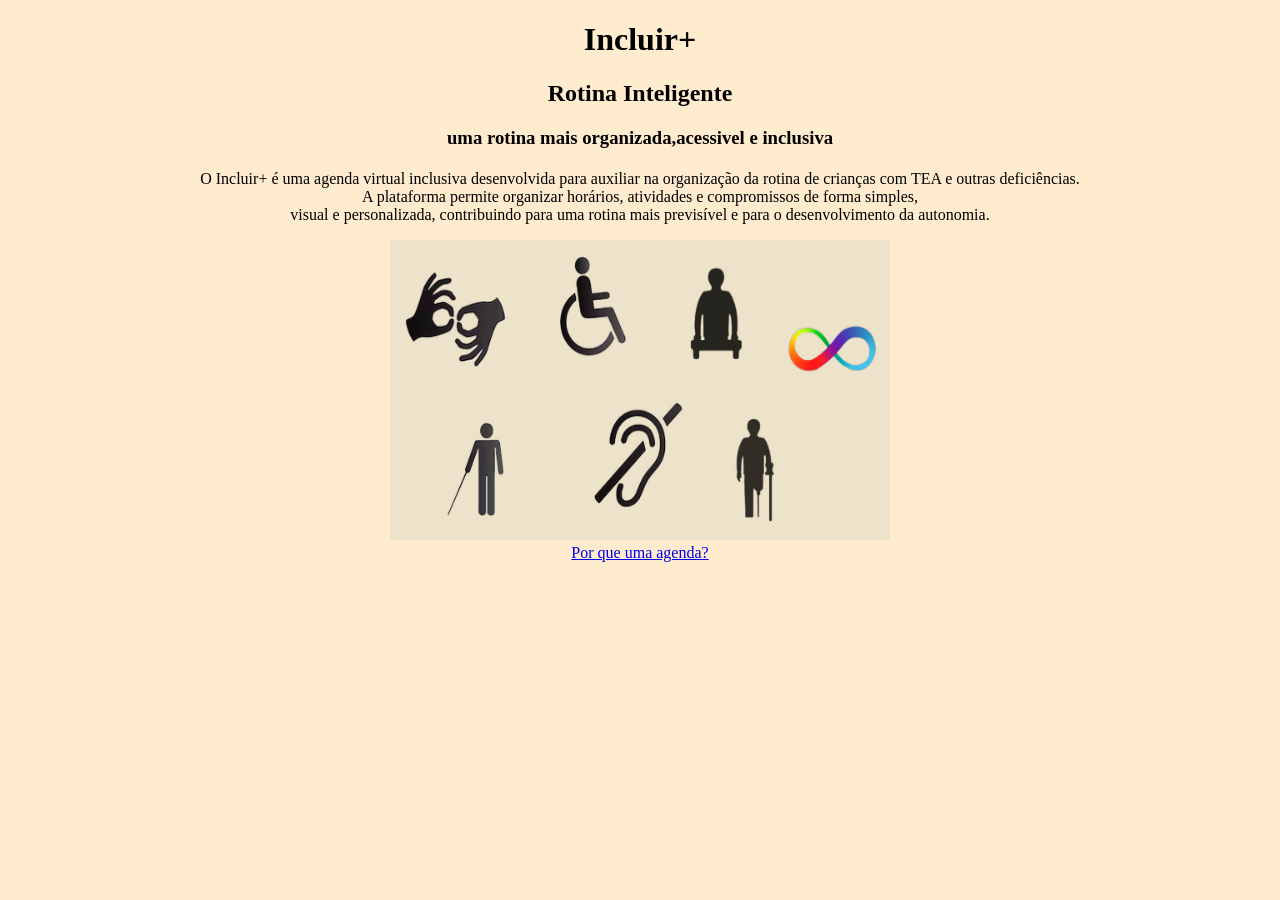
==== index.html @ 2115fa84 "Add files via upload" ====
<!DOCTYPE html>
<html lang="pt-br">
<head>
    <meta charset="UTF-8">
    <meta name="viewport" content="width=device-width, initial-scale=1.0">
    <title>Incluir+</title>
    <link rel="stylesheet" href="style.css"
</head>
<body>
  <h1>Incluir+</h1>
    <h2>Rotina Inteligente</h2>
    <h3>uma rotina mais organizada,acessivel e inclusiva</h3>
    <h4></h4>
    

    <p>O Incluir+ é uma agenda virtual inclusiva desenvolvida para auxiliar na
organização da rotina de crianças com TEA e outras deficiências.
<br>
A plataforma permite organizar horários, atividades e compromissos de
forma simples,
<br>
 visual e personalizada, contribuindo para uma rotina
mais previsível e para o desenvolvimento da autonomia.</p>

<img src="Imagem pcd.jpg" alt="Símbolos representando diferentes tipos de deficiência e acessibilidade,incluindo libras,deficiência física,visual,auditiva e neurodiversidade"
width="500" height="300">
<br>

<a href="https://blog.cordvida.com.br/agenda-para-criancas-o-que-e-melhor-ocupa-las-ou-deixa-las-livres/">Por que uma agenda?</a>
    </body>
    </html>
---- style.css ----
body{
background-color: blanchedalmond;
color: black;
text-align: center;

}
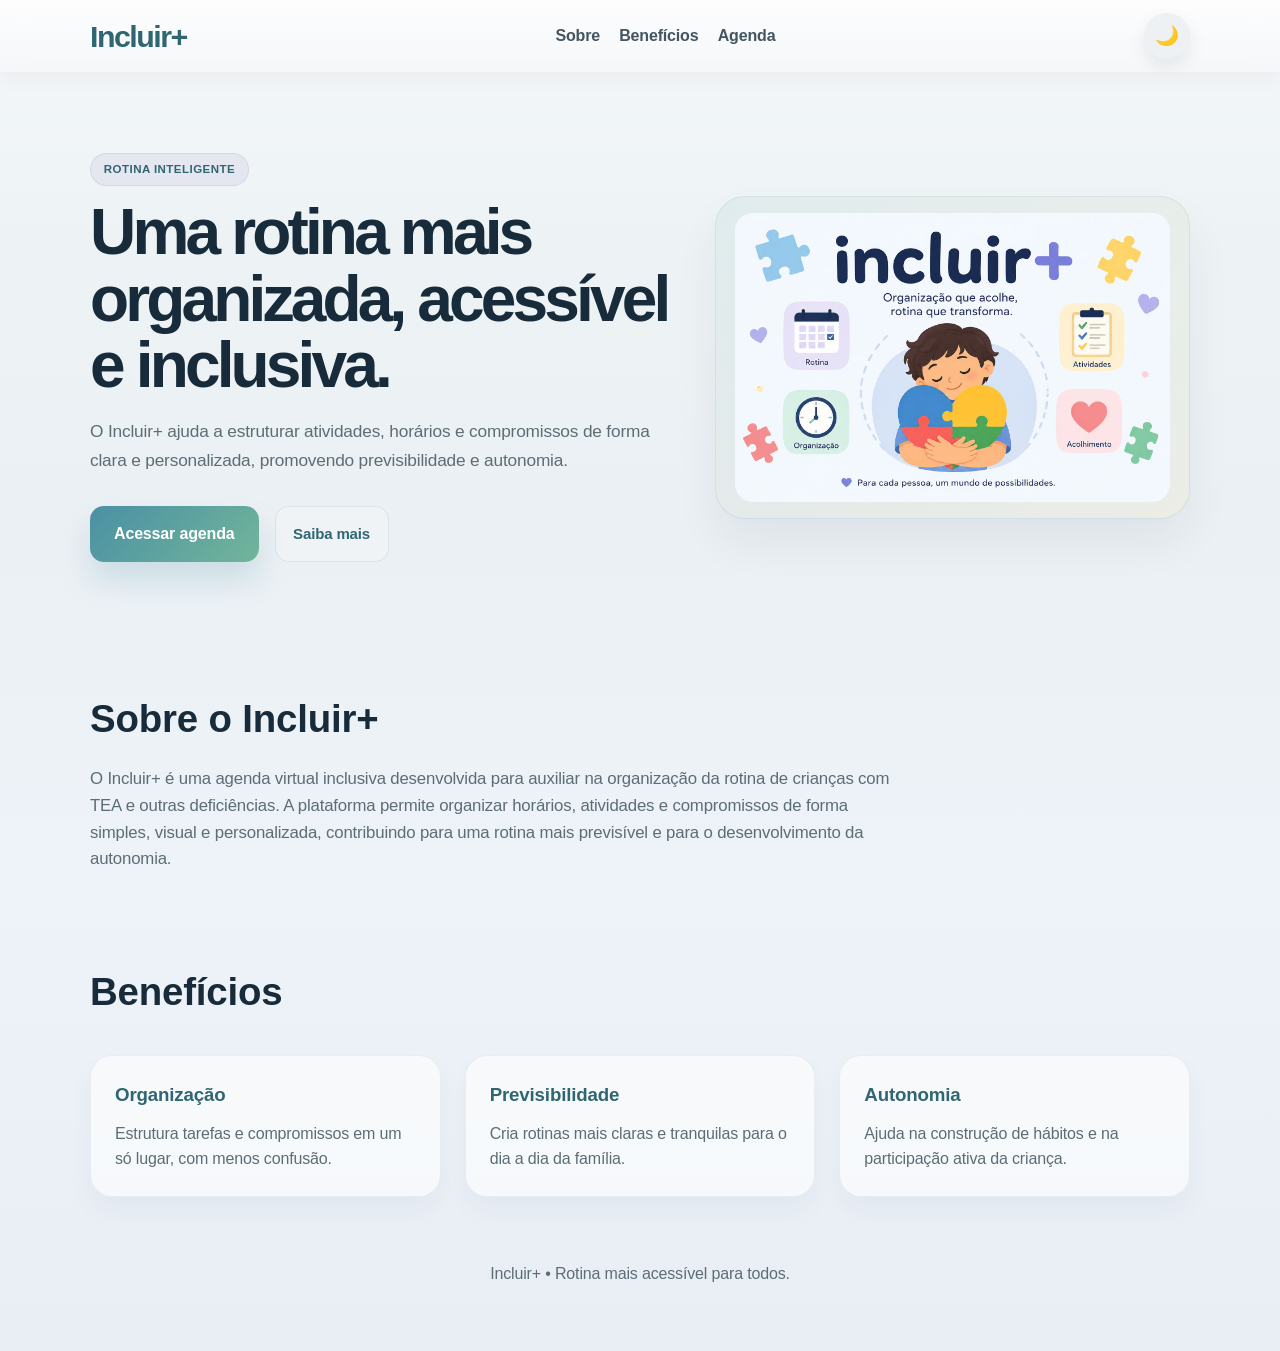
==== commit 7098587c: "Add files via upload" ====
--- a/index.html
+++ b/index.html
@@ -1,31 +1,101 @@
 <!DOCTYPE html>
 <html lang="pt-br">
-<head>
-    <meta charset="UTF-8">
-    <meta name="viewport" content="width=device-width, initial-scale=1.0">
+  <head>
+    <meta charset="UTF-8" />
+    <meta name="viewport" content="width=device-width, initial-scale=1.0" />
     <title>Incluir+</title>
-    <link rel="stylesheet" href="style.css"
-</head>
-<body>
-  <h1>Incluir+</h1>
-    <h2>Rotina Inteligente</h2>
-    <h3>uma rotina mais organizada,acessivel e inclusiva</h3>
-    <h4></h4>
-    
+    <meta
+      name="description"
+      content="Incluir+ é uma agenda virtual inclusiva para organizar rotina, atividades e compromissos de forma simples e acessível."
+    />
+    <link rel="stylesheet" href="style.css" />
+    <script src="theme.js" defer></script>
+    <script src="mouse-rain.js" defer></script>
+  </head>
+  <body>
+    <div class="mouse-rain" aria-hidden="true"></div>
+    <header class="topbar">
+      <div class="container nav">
+        <div class="brand">Incluir+</div>
+        <nav class="menu" aria-label="Menu principal">
+          <a href="#sobre">Sobre</a>
+          <a href="#beneficios">Benefícios</a>
+          <a href="agenda.html">Agenda</a>
+        </nav>
+        <button id="theme-toggle" class="theme-toggle" type="button" aria-label="Alternar tema">🌙</button>
+      </div>
+    </header>
 
-    <p>O Incluir+ é uma agenda virtual inclusiva desenvolvida para auxiliar na
-organização da rotina de crianças com TEA e outras deficiências.
-<br>
-A plataforma permite organizar horários, atividades e compromissos de
-forma simples,
-<br>
- visual e personalizada, contribuindo para uma rotina
-mais previsível e para o desenvolvimento da autonomia.</p>
+    <main>
+      <section class="hero">
+        <div class="container hero-content">
+          <div class="hero-text">
+            <p class="eyebrow">Rotina inteligente</p>
+            <h1>Uma rotina mais organizada, acessível e inclusiva.</h1>
+            <p class="lead">
+              O Incluir+ ajuda a estruturar atividades, horários e compromissos de
+              forma clara e personalizada, promovendo previsibilidade e autonomia.
+            </p>
+            <div class="actions">
+              <a class="btn btn-primary" href="agenda.html">Acessar agenda</a>
+              <a
+                class="btn btn-ghost"
+                href="https://blog.cordvida.com.br/agenda-para-criancas-o-que-e-melhor-ocupa-las-ou-deixa-las-livres/"
+                target="_blank"
+                rel="noopener noreferrer"
+              >
+                Saiba mais
+              </a>
+            </div>
+          </div>
 
-<img src="Imagem pcd.jpg" alt="Símbolos representando diferentes tipos de deficiência e acessibilidade,incluindo libras,deficiência física,visual,auditiva e neurodiversidade"
-width="500" height="300">
-<br>
+          <div class="hero-visual">
+            <img
+              src="TEA.jpeg"
+              alt="Ilustração de uma criança abraçando peças de quebra-cabeça para representar organização, rotina e acolhimento."
+            />
+          </div>
+        </div>
+      </section>
 
-<a href="https://blog.cordvida.com.br/agenda-para-criancas-o-que-e-melhor-ocupa-las-ou-deixa-las-livres/">Por que uma agenda?</a>
-    </body>
-    </html>+      <section id="sobre" class="about">
+        <div class="container">
+          <h2>Sobre o Incluir+</h2>
+          <p>
+            O Incluir+ é uma agenda virtual inclusiva desenvolvida para auxiliar na
+            organização da rotina de crianças com TEA e outras deficiências. A
+            plataforma permite organizar horários, atividades e compromissos de forma
+            simples, visual e personalizada, contribuindo para uma rotina mais
+            previsível e para o desenvolvimento da autonomia.
+          </p>
+        </div>
+      </section>
+
+      <section id="beneficios" class="features">
+        <div class="container">
+          <h2>Benefícios</h2>
+          <div class="cards">
+            <article class="card">
+              <h3>Organização</h3>
+              <p>Estrutura tarefas e compromissos em um só lugar, com menos confusão.</p>
+            </article>
+            <article class="card">
+              <h3>Previsibilidade</h3>
+              <p>Cria rotinas mais claras e tranquilas para o dia a dia da família.</p>
+            </article>
+            <article class="card">
+              <h3>Autonomia</h3>
+              <p>Ajuda na construção de hábitos e na participação ativa da criança.</p>
+            </article>
+          </div>
+        </div>
+      </section>
+    </main>
+
+    <footer class="footer">
+      <div class="container">
+        <p>Incluir+ • Rotina mais acessível para todos.</p>
+      </div>
+    </footer>
+  </body>
+</html>
--- a/style.css
+++ b/style.css
@@ -1,6 +1,794 @@
-body{
-background-color: blanchedalmond;
-color: black;
-text-align: center;
-
+:root {
+  --bg: #eef3f5;
+  --surface: #f6f8f9;
+  --surface-strong: #f0f4f6;
+  --surface-soft: #9B8AC4;
+  --primary: #4A90A4;
+  --primary-dark: #2f6672;
+  --secondary: #72B59A;
+  --accent: #F2C94C;
+  --text: #172B3A;
+  --muted: #5d6d75;
+  --border: rgba(58, 92, 103, 0.12);
+  --shadow: 0 18px 40px rgba(18, 35, 45, 0.07);
+  --category: #9B8AC4;
+  --toggle-bg: #edf1f3;
+  --toggle-text: #172B3A;
+  --alert-color: #ff7a7a;
+  --alert-color-rgb: 255, 122, 122;
+  --theme-gradient: linear-gradient(180deg, #f4f7f9 0%, #edf3f5 18%, #ebf0f4 38%, #edf3f8 65%, #e9eef5 100%);
+}
+
+body.dark-theme {
+  --bg: #050b13;
+  --surface: #0b1723;
+  --surface-strong: #101d2b;
+  --surface-soft: #9B8AC4;
+  --primary: #7ecbe3;
+  --primary-dark: #edf8ff;
+  --secondary: #8aa8ff;
+  --accent: #f7d76d;
+  --text: #eaf4fb;
+  --muted: #b4c8d6;
+  --border: rgba(148, 175, 255, 0.2);
+  --shadow: 0 20px 45px rgba(0, 0, 0, 0.42);
+  --category: #9B8AC4;
+  --toggle-bg: #111d2c;
+  --toggle-text: #edf8ff;
+  --theme-gradient: linear-gradient(180deg, #02070d 0%, #081923 18%, #0c1b2a 38%, #101827 68%, #17152a 100%);
+}
+
+* {
+  box-sizing: border-box;
+}
+
+html {
+  scroll-behavior: smooth;
+}
+
+.mouse-rain {
+  position: fixed;
+  inset: 0;
+  pointer-events: none;
+  z-index: 0;
+  overflow: hidden;
+  background: transparent;
+}
+
+.mouse-rain .mouse-trail-line {
+  position: absolute;
+  left: 0;
+  top: 0;
+  height: 3.5px;
+  border-radius: 999px;
+  background: linear-gradient(90deg, rgba(74, 144, 164, 0), rgba(74, 144, 164, 0.8), rgba(74, 144, 164, 0));
+  box-shadow: 0 0 18px rgba(74, 144, 164, 0.18), 0 0 28px rgba(74, 144, 164, 0.08);
+  transform-origin: center center;
+  opacity: 0;
+  transition: opacity 0.18s ease, filter 0.25s ease;
+  filter: blur(0.2px);
+}
+
+body.dark-theme .mouse-rain .mouse-trail-line {
+  background: linear-gradient(90deg, rgba(79, 116, 255, 0), rgba(79, 116, 255, 0.8), rgba(79, 116, 255, 0));
+  box-shadow: 0 0 16px rgba(79, 116, 255, 0.12), 0 0 24px rgba(79, 116, 255, 0.08);
+}
+
+body {
+  margin: 0;
+  font-family: "Inter", "Segoe UI", Arial, sans-serif;
+  background: var(--theme-gradient);
+  color: var(--text);
+  line-height: 1.6;
+  letter-spacing: -0.01em;
+  text-rendering: optimizeLegibility;
+  position: relative;
+}
+
+body > * {
+  position: relative;
+  z-index: 1;
+}
+
+img {
+  max-width: 100%;
+  display: block;
+}
+
+p,
+label,
+input,
+select,
+textarea,
+button {
+  letter-spacing: -0.01em;
+}
+
+button,
+input,
+select,
+textarea {
+  font: inherit;
+}
+
+.container {
+  width: min(1100px, calc(100% - 2rem));
+  margin: 0 auto;
+}
+
+
+.topbar {
+  background: linear-gradient(180deg, rgba(255,255,255,0.78), rgba(245,247,249,0.72));
+  backdrop-filter: blur(12px);
+  border-bottom: 1px solid rgba(25, 42, 52, 0.06);
+  position: sticky;
+  top: 0;
+  z-index: 10;
+  box-shadow: 0 8px 20px rgba(20, 35, 45, 0.03);
+}
+
+body.dark-theme .topbar {
+  background: linear-gradient(180deg, rgba(8,14,21,0.84), rgba(11,18,28,0.76));
+  border-bottom-color: rgba(160, 184, 255, 0.12);
+  box-shadow: 0 10px 18px rgba(2, 7, 12, 0.22);
+}
+
+.nav {
+  display: flex;
+  align-items: center;
+  justify-content: space-between;
+  min-height: 72px;
+  gap: 1rem;
+}
+
+.theme-toggle {
+  border: none;
+  background: var(--toggle-bg);
+  color: var(--toggle-text);
+  width: 46px;
+  height: 46px;
+  border-radius: 50%;
+  font-size: 1.2rem;
+  cursor: pointer;
+  box-shadow: 0 8px 18px rgba(0, 0, 0, 0.08);
+  transition: transform 0.2s ease, box-shadow 0.2s ease, background 0.25s ease;
+}
+
+.theme-toggle:hover {
+  transform: translateY(-1px) scale(1.02);
+  box-shadow: 0 12px 22px rgba(11, 24, 33, 0.13);
+}
+
+.brand {
+  font-size: 1.9rem;
+  font-weight: 800;
+  letter-spacing: -0.05em;
+  color: var(--primary-dark);
+}
+
+.menu {
+  display: flex;
+  gap: 1.2rem;
+  align-items: center;
+}
+
+.menu a {
+  color: var(--text);
+  text-decoration: none;
+  font-weight: 600;
+  opacity: 0.8;
+  transition: color 0.2s ease, opacity 0.2s ease, transform 0.2s ease;
+}
+
+.menu a:hover {
+  opacity: 1;
+  transform: translateY(-1px);
+}
+
+body.dark-theme .menu a,
+body.dark-theme .brand,
+body.dark-theme .card h3,
+body.dark-theme .page-box h3,
+body.dark-theme .planner-form h2,
+body.dark-theme label,
+body.dark-theme .book-header h1 {
+  color: var(--text);
+}
+
+.menu a:hover {
+  color: var(--primary);
+}
+
+.hero {
+  padding: 5rem 0 3.4rem;
+}
+
+.hero-content {
+  display: grid;
+  grid-template-columns: 1.1fr 0.9fr;
+  align-items: center;
+  gap: 2.8rem;
+}
+
+.eyebrow {
+  display: inline-block;
+  margin: 0 0 0.8rem;
+  padding: 0.4rem 0.8rem;
+  background: rgba(155, 138, 196, 0.12);
+  border: 1px solid rgba(155, 138, 196, 0.2);
+  border-radius: 999px;
+  color: var(--primary-dark);
+  font-weight: 700;
+  letter-spacing: 0.04em;
+  text-transform: uppercase;
+  font-size: 0.72rem;
+}
+
+h1 {
+  margin: 0;
+  font-size: clamp(2.3rem, 5vw, 4.1rem);
+  line-height: 1.04;
+  letter-spacing: -0.06em;
+  max-width: 620px;
+}
+
+.lead {
+  margin: 1.15rem 0 0;
+  font-size: 1.08rem;
+  color: var(--muted);
+  max-width: 560px;
+  line-height: 1.7;
+}
+
+.actions {
+  display: flex;
+  flex-wrap: wrap;
+  gap: 1rem;
+  margin-top: 1.9rem;
+}
+
+.btn {
+  display: inline-flex;
+  align-items: center;
+  justify-content: center;
+  padding: 0.95rem 1.5rem;
+  border-radius: 14px;
+  text-decoration: none;
+  font-weight: 700;
+  border: none;
+  cursor: pointer;
+  transition: transform 0.2s ease, box-shadow 0.2s ease, filter 0.2s ease;
+}
+
+.btn:hover {
+  transform: translateY(-2px);
+  filter: saturate(1.05);
+}
+
+.btn-primary {
+  background: linear-gradient(135deg, var(--primary), var(--secondary));
+  color: #fff;
+  box-shadow: 0 18px 30px rgba(74, 144, 164, 0.2);
+}
+
+.btn-secondary {
+  background: rgba(255,255,255,0.52);
+  color: var(--primary-dark);
+  border: 1px solid rgba(58, 92, 103, 0.11);
+  box-shadow: 0 10px 20px rgba(34, 52, 63, 0.04);
+}
+
+.btn-ghost {
+  background: rgba(255, 255, 255, 0.24);
+  color: var(--primary-dark);
+  border: 1px solid rgba(58, 92, 103, 0.1);
+  padding: 0.78rem 1.1rem;
+  font-size: 0.94rem;
+  box-shadow: none;
+}
+
+body.dark-theme .btn-secondary,
+body.dark-theme .btn-ghost {
+  background: rgba(17, 29, 42, 0.68);
+  color: var(--text);
+  border-color: rgba(147, 196, 255, 0.2);
+}
+
+.hero-visual {
+  background: linear-gradient(145deg, rgba(74, 144, 164, 0.08), rgba(242, 201, 76, 0.08));
+  border: 1px solid rgba(74, 144, 164, 0.12);
+  border-radius: 30px;
+  padding: 1rem 1.2rem;
+  box-shadow: 0 24px 45px rgba(20, 38, 54, 0.06);
+  display: flex;
+  align-items: center;
+  justify-content: center;
+  overflow: hidden;
+}
+
+.hero-visual img {
+  width: min(100%, 700px);
+  height: auto;
+  max-height: 560px;
+  object-fit: contain;
+  display: block;
+  margin: 0 auto;
+  border-radius: 18px;
+  filter: none;
+}
+
+.about,
+.features {
+  padding: 2.5rem 0 1rem;
+}
+
+.about h2,
+.features h2 {
+  margin-bottom: 1rem;
+  font-size: clamp(1.8rem, 3vw, 2.5rem);
+}
+
+.about p {
+  margin: 0;
+  font-size: 1.05rem;
+  color: var(--muted);
+  max-width: 800px;
+}
+
+.cards {
+  display: grid;
+  grid-template-columns: repeat(3, minmax(0, 1fr));
+  gap: 1.5rem;
+  margin-top: 2rem;
+}
+
+.card {
+  background: rgba(255, 255, 255, 0.58);
+  border: 1px solid rgba(58, 92, 103, 0.08);
+  border-radius: 22px;
+  padding: 1.5rem;
+  box-shadow: 0 14px 26px rgba(34, 56, 67, 0.04);
+  transition: transform 0.2s ease, box-shadow 0.2s ease;
+}
+
+.card:hover {
+  transform: translateY(-3px);
+  box-shadow: 0 18px 28px rgba(25, 46, 58, 0.06);
+}
+
+.card h3 {
+  margin-top: 0;
+  margin-bottom: 0.7rem;
+  color: var(--primary-dark);
+}
+
+.card p {
+  margin: 0;
+  color: var(--muted);
+}
+
+.agenda-page {
+  padding: 2.5rem 0 1rem;
+}
+
+.book-wrapper {
+  display: flex;
+  justify-content: center;
+}
+
+.book-panel {
+  width: min(760px, 100%);
+  background: rgba(255, 255, 255, 0.8);
+  border: 1px solid rgba(58, 92, 103, 0.08);
+  border-radius: 30px;
+  box-shadow: 0 20px 42px rgba(17, 34, 40, 0.06);
+  padding: 1.5rem;
+}
+
+body.dark-theme .book-panel,
+body.dark-theme .card-panel,
+body.dark-theme .page-content,
+body.dark-theme .page-box,
+body.dark-theme .hero-visual,
+body.dark-theme .card,
+body.dark-theme .planner-form {
+  background: linear-gradient(180deg, rgba(10, 16, 24, 0.96), rgba(14, 21, 30, 0.96));
+  color: var(--text);
+  border-color: rgba(150, 177, 255, 0.18);
+  box-shadow: 0 18px 32px rgba(0, 0, 0, 0.18);
+}
+
+body.dark-theme .book-panel *,
+body.dark-theme .card-panel *,
+body.dark-theme .page-content *,
+body.dark-theme .page-box *,
+body.dark-theme .hero-visual *,
+body.dark-theme .card * {
+  color: inherit;
+}
+
+.book-header {
+  text-align: center;
+  margin-bottom: 1.2rem;
+}
+
+.book-header h1 {
+  font-size: clamp(2rem, 4vw, 3rem);
+}
+
+.book-navigation {
+  display: flex;
+  align-items: center;
+  justify-content: space-between;
+  gap: 1rem;
+  margin-bottom: 1rem;
+}
+
+.nav-btn {
+  background: rgba(155, 138, 196, 0.12);
+  color: var(--primary-dark);
+  border: 1px solid rgba(155, 138, 196, 0.2);
+  border-radius: 999px;
+  padding: 0.75rem 1.1rem;
+  font-weight: 700;
+  cursor: pointer;
+  transition: transform 0.2s ease, box-shadow 0.2s ease;
+}
+
+.nav-btn:hover {
+  transform: translateY(-1px);
+  box-shadow: 0 8px 18px rgba(58, 87, 103, 0.08);
+}
+
+.page-indicator {
+  font-weight: 700;
+  color: var(--muted);
+  text-align: center;
+}
+
+.page-frame {
+  border-radius: 24px;
+  background: linear-gradient(135deg, rgba(74, 144, 164, 0.09), rgba(242, 201, 76, 0.12));
+  border: 1px solid var(--border);
+  padding: 1rem;
+}
+
+.agenda-page-card {
+  min-height: 420px;
+  display: flex;
+  align-items: center;
+  justify-content: center;
+}
+
+.agenda-page-card.task-alert {
+  animation: agendaPulse 0.9s ease-in-out infinite alternate, agendaVibration 0.32s ease-in-out infinite;
+}
+
+.agenda-page-card.task-alert .page-content,
+.agenda-page-card.task-alert .page-box {
+  border-color: rgba(var(--alert-color-rgb), 0.9);
+  box-shadow: 0 0 0 2px rgba(var(--alert-color-rgb), 0.22), 0 0 24px rgba(var(--alert-color-rgb), 0.2);
+}
+
+.agenda-page-card.task-alert .page-label,
+.agenda-page-card.task-alert .page-tag {
+  color: var(--alert-color);
+}
+
+@keyframes agendaPulse {
+  0% {
+    box-shadow: 0 0 0 0 rgba(var(--alert-color-rgb), 0.15);
+  }
+  100% {
+    box-shadow: 0 0 0 9px rgba(var(--alert-color-rgb), 0);
+  }
+}
+
+@keyframes agendaVibration {
+  0%, 100% {
+    transform: translateX(0) rotate(0deg);
+  }
+  20% {
+    transform: translateX(-2px) rotate(-0.4deg);
+  }
+  40% {
+    transform: translateX(2px) rotate(0.4deg);
+  }
+  60% {
+    transform: translateX(-1px) rotate(-0.2deg);
+  }
+  80% {
+    transform: translateX(1px) rotate(0.2deg);
+  }
+}
+
+.page-content {
+  width: 100%;
+  padding: 1rem;
+  border-radius: 18px;
+  background: rgba(255, 255, 255, 0.75);
+  border: 1px solid rgba(74, 144, 164, 0.12);
+  box-shadow: 0 12px 28px rgba(18, 35, 45, 0.04);
+}
+
+.page-label {
+  margin: 0 0 0.5rem;
+  text-transform: uppercase;
+  letter-spacing: 0.08em;
+  font-size: 0.72rem;
+  font-weight: 700;
+  color: var(--primary-dark);
+}
+
+.page-content h2 {
+  margin: 0;
+  font-size: clamp(2rem, 3vw, 2.6rem);
+}
+
+.page-time {
+  margin: 0.5rem 0 1rem;
+  font-size: 1.1rem;
+  color: var(--muted);
+  font-weight: 700;
+}
+
+.page-box {
+  padding: 1.1rem;
+  border-radius: 16px;
+  background: linear-gradient(135deg, rgba(255, 255, 255, 0.96), rgba(240, 233, 255, 0.85));
+  border: 1px solid rgba(74, 144, 164, 0.14);
+  box-shadow: inset 0 1px 0 rgba(255,255,255,0.7);
+}
+
+body.dark-theme .page-box {
+  background: linear-gradient(135deg, rgba(17, 25, 34, 0.98), rgba(21, 20, 34, 0.98));
+}
+
+.page-box h3 {
+  margin: 0 0 0.5rem;
+  font-size: 1.4rem;
+}
+
+.page-box p {
+  margin: 0.4rem 0;
+  color: var(--muted);
+}
+
+body.dark-theme .page-box p,
+body.dark-theme .page-box strong,
+body.dark-theme .page-content p,
+body.dark-theme .page-content h2,
+body.dark-theme .page-content h3,
+body.dark-theme .page-content .page-time,
+body.dark-theme .page-content .page-label,
+body.dark-theme .page-content .page-tag {
+  color: var(--text);
+}
+
+.page-tag {
+  display: inline-block;
+  padding: 0.35rem 0.7rem;
+  margin-bottom: 0.8rem;
+  border-radius: 999px;
+  background: rgba(155, 138, 196, 0.12);
+  color: var(--primary-dark);
+  font-size: 0.78rem;
+  font-weight: 700;
+}
+
+.agenda-actions {
+  display: flex;
+  justify-content: center;
+  gap: 1rem;
+  margin-top: 1rem;
+  flex-wrap: wrap;
+}
+
+.planner-form-section {
+  padding: 1rem 0 3rem;
+}
+
+.card-panel {
+  background: rgba(255, 255, 255, 0.7);
+  border: 1px solid rgba(58, 92, 103, 0.08);
+  border-radius: 24px;
+  box-shadow: 0 14px 32px rgba(22, 39, 48, 0.05);
+  padding: 1.5rem
+}
+
+.planner-form {
+  width: min(760px, 100%);
+  margin: 0 auto;
+}
+
+.field-group {
+  display: flex;
+  flex-direction: column;
+  gap: 0.5rem;
+  margin-bottom: 1rem;
+}
+
+.field-row {
+  display: grid;
+  grid-template-columns: 1fr 1fr;
+  gap: 1rem;
+}
+
+label {
+  font-weight: 700;
+  color: var(--text);
+}
+
+input,
+select,
+textarea {
+  width: 100%;
+  padding: 0.85rem 1rem;
+  border: 1px solid rgba(74, 144, 164, 0.2);
+  border-radius: 12px;
+  background: #fff;
+  color: var(--text);
+}
+
+body.dark-theme .planner-form h2,
+body.dark-theme .planner-form label,
+body.dark-theme .planner-form .field-group,
+body.dark-theme .planner-form .field-row,
+body.dark-theme .planner-form .field-group label,
+body.dark-theme .planner-form label[for],
+body.dark-theme .planner-form .field-group > label {
+  color: #dfeeff;
+}
+
+body.dark-theme input,
+body.dark-theme select,
+body.dark-theme textarea {
+  background: rgba(10, 18, 28, 0.9);
+  color: #dfeeff;
+  border-color: rgba(148, 175, 255, 0.28);
+}
+
+body.dark-theme input::placeholder,
+body.dark-theme textarea::placeholder {
+  color: rgba(223, 238, 255, 0.6);
+}
+
+body.dark-theme select,
+body.dark-theme input[type="time"] {
+  color-scheme: dark;
+}
+
+body.dark-theme select option {
+  background: #0f1723;
+  color: #dfeeff;
+}
+
+input:focus,
+select:focus,
+textarea:focus {
+  outline: 2px solid rgba(74, 144, 164, 0.18);
+  border-color: var(--primary);
+}
+
+.color-picker-wrap {
+  position: relative;
+  width: 58px;
+  height: 58px;
+}
+
+.alert-color-input {
+  position: absolute;
+  inset: 0;
+  width: 100%;
+  height: 100%;
+  border: none;
+  border-radius: 14px;
+  padding: 0;
+  background: transparent;
+  cursor: pointer;
+  overflow: hidden;
+}
+
+.alert-color-input::-webkit-color-swatch-wrapper {
+  padding: 0;
+}
+
+.alert-color-input::-webkit-color-swatch {
+  border: 2px solid rgba(23, 43, 58, 0.18);
+  border-radius: 14px;
+}
+
+.color-picker-square {
+  position: absolute;
+  inset: 0;
+  border-radius: 14px;
+  pointer-events: none;
+  background: var(--alert-color);
+  border: 2px solid rgba(23, 43, 58, 0.18);
+  box-shadow: inset 0 0 0 1px rgba(255, 255, 255, 0.55);
+}
+
+.form-actions {
+  display: flex;
+  gap: 1rem;
+  margin-top: 1rem;
+}
+
+.hidden {
+  display: none;
+}
+
+.manual-alert-btn {
+  position: fixed;
+  right: 1.25rem;
+  bottom: 1.25rem;
+  width: 58px;
+  height: 58px;
+  border: none;
+  border-radius: 18px;
+  background: linear-gradient(135deg, var(--primary), var(--secondary));
+  color: #fff;
+  font-size: 1.5rem;
+  box-shadow: 0 18px 28px rgba(74, 144, 164, 0.28);
+  cursor: pointer;
+  z-index: 25;
+  transition: transform 0.2s ease, box-shadow 0.2s ease;
+}
+
+.manual-alert-btn:hover {
+  transform: translateY(-2px) scale(1.02);
+  box-shadow: 0 22px 30px rgba(74, 144, 164, 0.32);
+}
+
+.dismiss-alarm-btn {
+  position: fixed;
+  right: 1.25rem;
+  bottom: 5.3rem;
+  border: none;
+  border-radius: 14px;
+  background: linear-gradient(135deg, var(--alert-color), #ffb199);
+  color: #fff;
+  font-weight: 800;
+  padding: 0.8rem 1rem;
+  cursor: pointer;
+  box-shadow: 0 18px 28px rgba(var(--alert-color-rgb), 0.28);
+  z-index: 25;
+  transition: transform 0.2s ease, box-shadow 0.2s ease;
+}
+
+.dismiss-alarm-btn:hover {
+  transform: translateY(-2px);
+  box-shadow: 0 22px 30px rgba(var(--alert-color-rgb), 0.32);
+}
+
+.footer {
+  padding: 2rem 0 3rem;
+  text-align: center;
+  color: var(--muted);
+}
+
+@media (max-width: 768px) {
+  .nav {
+    flex-direction: column;
+    justify-content: center;
+    padding: 1rem 0;
+    gap: 0.75rem;
+  }
+
+  .menu {
+    flex-wrap: wrap;
+    justify-content: center;
+  }
+
+  .book-navigation {
+    flex-direction: column;
+  }
+
+  .field-row {
+    grid-template-columns: 1fr;
+  }
+
+  .form-actions {
+    flex-direction: column;
+  }
 }
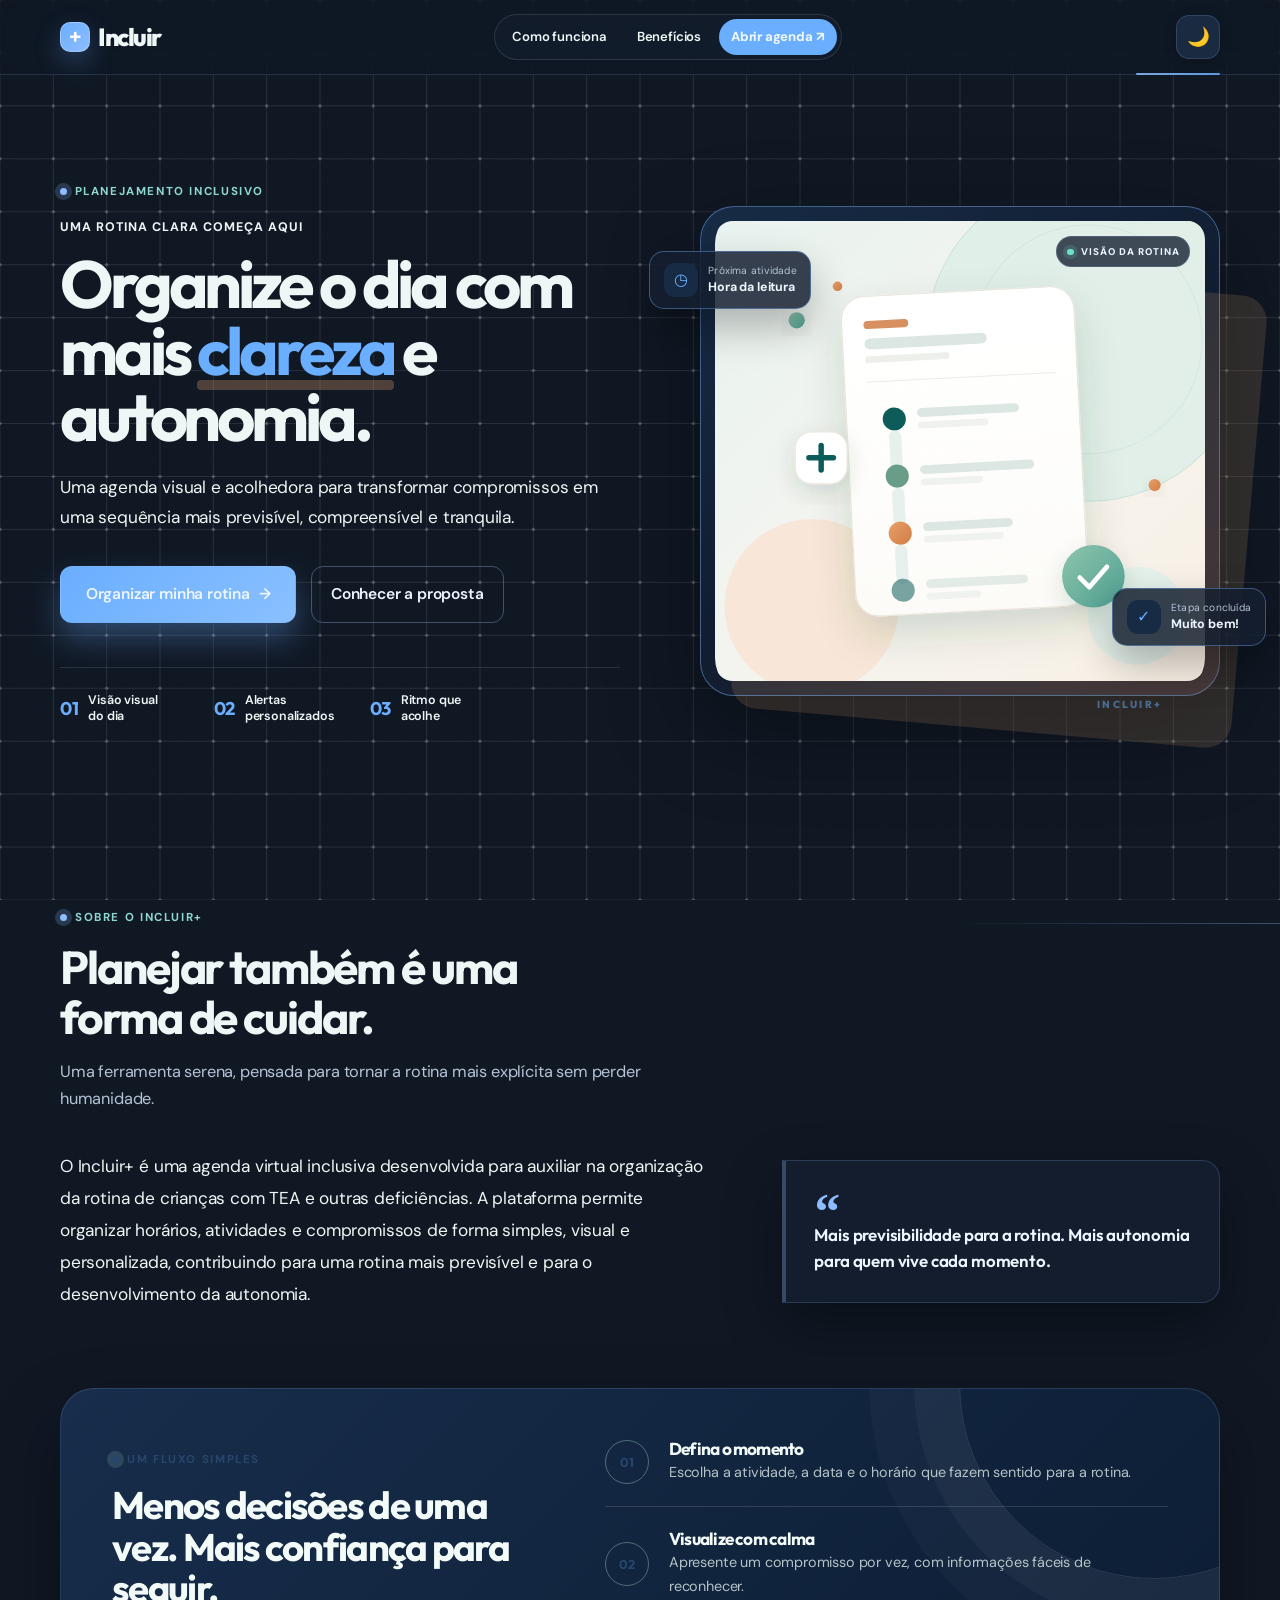
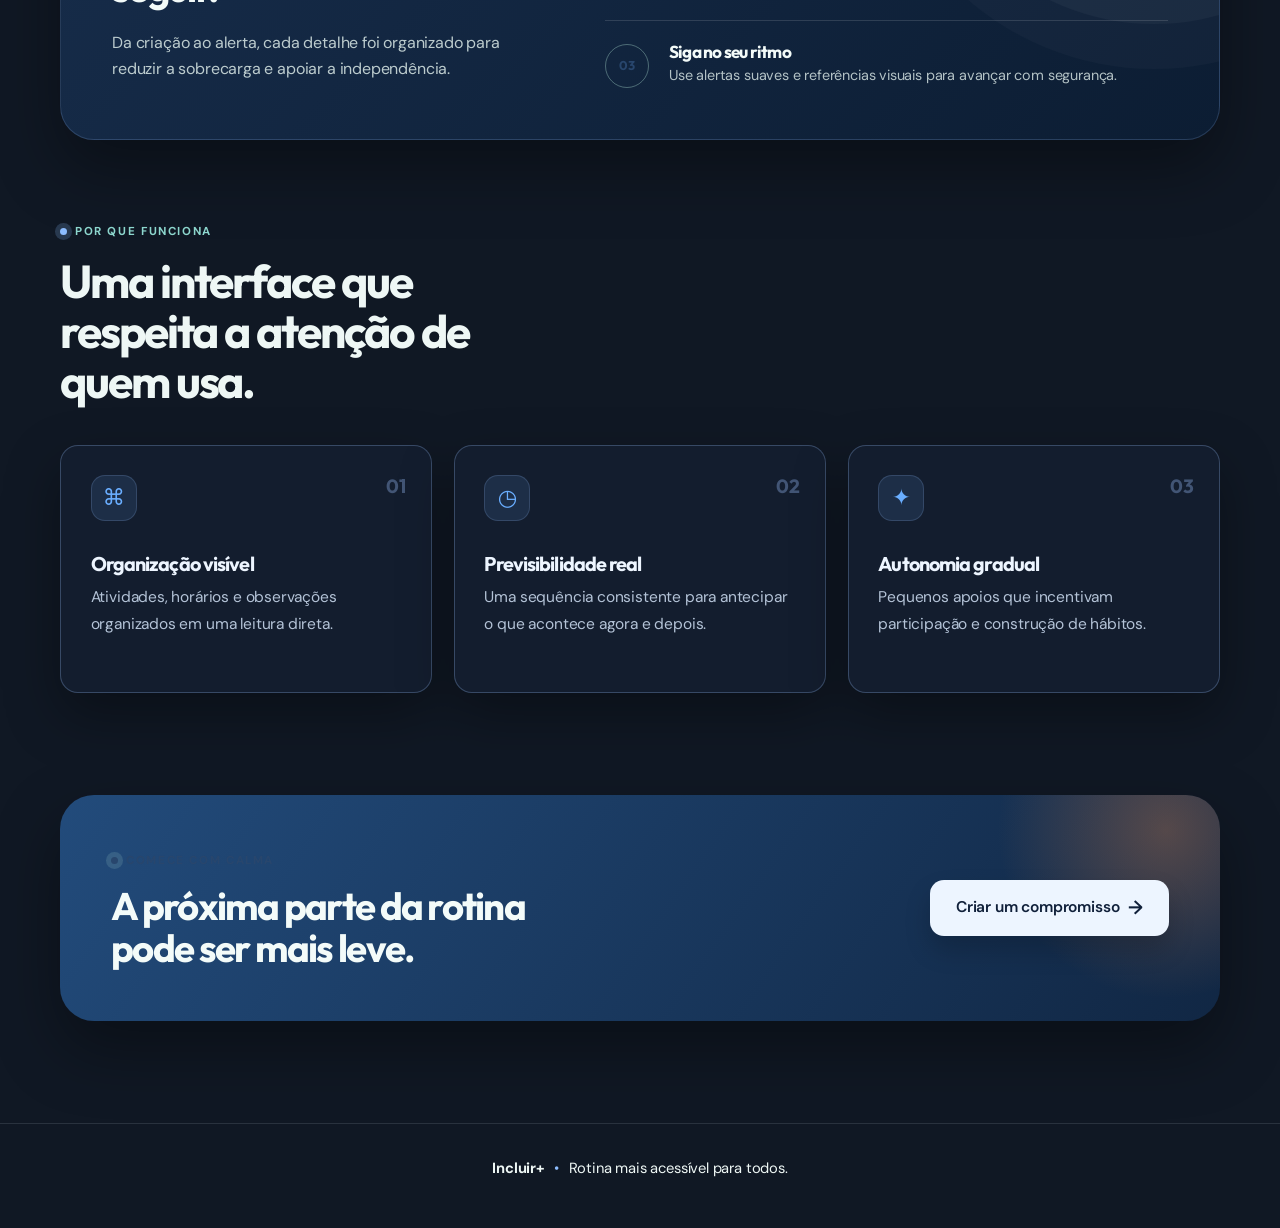
==== commit 2554fddb: "Add files via upload" ====
--- a/index.html
+++ b/index.html
@@ -8,51 +8,60 @@
       name="description"
       content="Incluir+ é uma agenda virtual inclusiva para organizar rotina, atividades e compromissos de forma simples e acessível."
     />
+    <link rel="preconnect" href="https://fonts.googleapis.com" />
+    <link rel="preconnect" href="https://fonts.gstatic.com" crossorigin />
+    <link href="https://fonts.googleapis.com/css2?family=DM+Sans:opsz,wght@9..40,400;9..40,500;9..40,600;9..40,700&family=Outfit:wght@500;600;700;800&display=swap" rel="stylesheet" />
     <link rel="stylesheet" href="style.css" />
+    <link rel="icon" href="data:image/svg+xml,%3Csvg xmlns='http://www.w3.org/2000/svg' viewBox='0 0 32 32'%3E%3Crect width='32' height='32' rx='9' fill='%230f5c5a'/%3E%3Cpath d='M16 8v16M8 16h16' stroke='white' stroke-width='3.4' stroke-linecap='round'/%3E%3C/svg%3E" />
     <script src="theme.js" defer></script>
-    <script src="mouse-rain.js" defer></script>
-  </head>
-  <body>
-    <div class="mouse-rain" aria-hidden="true"></div>
+    <script src="kinetic-grid.js" defer></script>
+  </head>
+  <body>
+    <canvas id="kinetic-grid" aria-hidden="true"></canvas>
+    <a class="skip-link" href="#conteudo">Pular para o conteúdo</a>
     <header class="topbar">
       <div class="container nav">
-        <div class="brand">Incluir+</div>
-        <nav class="menu" aria-label="Menu principal">
-          <a href="#sobre">Sobre</a>
-          <a href="#beneficios">Benefícios</a>
-          <a href="agenda.html">Agenda</a>
+        <a class="brand" href="index.html" aria-label="Incluir+, página inicial"><span class="brand-mark">+</span>Incluir</a>
+        <nav class="menu" aria-label="Menu principal">
+          <a href="#sobre">Como funciona</a>
+          <a href="#beneficios">Benefícios</a>
+          <a class="nav-cta" href="agenda.html">Abrir agenda <span aria-hidden="true">↗</span></a>
         </nav>
         <button id="theme-toggle" class="theme-toggle" type="button" aria-label="Alternar tema">🌙</button>
       </div>
     </header>
 
-    <main>
+    <main id="conteudo">
       <section class="hero">
         <div class="container hero-content">
           <div class="hero-text">
-            <p class="eyebrow">Rotina inteligente</p>
-            <h1>Uma rotina mais organizada, acessível e inclusiva.</h1>
-            <p class="lead">
-              O Incluir+ ajuda a estruturar atividades, horários e compromissos de
-              forma clara e personalizada, promovendo previsibilidade e autonomia.
-            </p>
-            <div class="actions">
-              <a class="btn btn-primary" href="agenda.html">Acessar agenda</a>
-              <a
-                class="btn btn-ghost"
-                href="https://blog.cordvida.com.br/agenda-para-criancas-o-que-e-melhor-ocupa-las-ou-deixa-las-livres/"
-                target="_blank"
-                rel="noopener noreferrer"
-              >
-                Saiba mais
-              </a>
+            <p class="eyebrow"><span></span> Planejamento inclusivo</p>
+            <p class="hero-kicker">Uma rotina clara começa aqui</p>
+            <h1>Organize o dia com mais <em>clareza</em> e autonomia.</h1>
+            <p class="lead">
+              Uma agenda visual e acolhedora para transformar compromissos em uma
+              sequência mais previsível, compreensível e tranquila.
+            </p>
+            <div class="actions">
+              <a class="btn btn-primary" href="agenda.html">Organizar minha rotina <span aria-hidden="true">→</span></a>
+              <a class="btn btn-ghost" href="#sobre">Conhecer a proposta</a>
+            </div>
+            <div class="trust-line" aria-label="Destaques do Incluir+">
+              <div><strong>01</strong><span>Visão visual<br />do dia</span></div>
+              <div><strong>02</strong><span>Alertas<br />personalizados</span></div>
+              <div><strong>03</strong><span>Ritmo que<br />acolhe</span></div>
             </div>
           </div>
 
           <div class="hero-visual">
+            <div class="visual-label"><span></span> VISÃO DA ROTINA</div>
+            <div class="floating-card floating-card-top"><span>◷</span><div><small>Próxima atividade</small><strong>Hora da leitura</strong></div></div>
+            <div class="floating-card floating-card-bottom"><span>✓</span><div><small>Etapa concluída</small><strong>Muito bem!</strong></div></div>
             <img
-              src="TEA.jpeg"
-              alt="Ilustração de uma criança abraçando peças de quebra-cabeça para representar organização, rotina e acolhimento."
+              src="hero-illustration.svg"
+              alt="Ilustração de uma agenda visual com atividades organizadas ao longo do dia, representando rotina, clareza e acolhimento."
+              width="720"
+              height="720"
             />
           </div>
         </div>
@@ -60,41 +69,69 @@
 
       <section id="sobre" class="about">
         <div class="container">
-          <h2>Sobre o Incluir+</h2>
-          <p>
+          <div class="section-heading"><p class="eyebrow"><span></span> Sobre o Incluir+</p><h2>Planejar também é uma forma de cuidar.</h2><p class="section-intro">Uma ferramenta serena, pensada para tornar a rotina mais explícita sem perder humanidade.</p></div>
+          <div class="about-grid"><p>
             O Incluir+ é uma agenda virtual inclusiva desenvolvida para auxiliar na
             organização da rotina de crianças com TEA e outras deficiências. A
             plataforma permite organizar horários, atividades e compromissos de forma
             simples, visual e personalizada, contribuindo para uma rotina mais
             previsível e para o desenvolvimento da autonomia.
-          </p>
+          </p><div class="about-highlight"><span>“</span><p>Mais previsibilidade para a rotina. Mais autonomia para quem vive cada momento.</p></div></div>
+        </div>
+      </section>
+
+      <section class="workflow" aria-labelledby="workflow-title">
+        <div class="container workflow-layout">
+          <div class="workflow-intro">
+            <p class="eyebrow"><span></span> Um fluxo simples</p>
+            <h2 id="workflow-title">Menos decisões de uma vez. Mais confiança para seguir.</h2>
+            <p>Da criação ao alerta, cada detalhe foi organizado para reduzir a sobrecarga e apoiar a independência.</p>
+          </div>
+          <ol class="steps">
+            <li><span>01</span><div><h3>Defina o momento</h3><p>Escolha a atividade, a data e o horário que fazem sentido para a rotina.</p></div></li>
+            <li><span>02</span><div><h3>Visualize com calma</h3><p>Apresente um compromisso por vez, com informações fáceis de reconhecer.</p></div></li>
+            <li><span>03</span><div><h3>Siga no seu ritmo</h3><p>Use alertas suaves e referências visuais para avançar com segurança.</p></div></li>
+          </ol>
         </div>
       </section>
 
       <section id="beneficios" class="features">
         <div class="container">
-          <h2>Benefícios</h2>
+          <div class="section-heading"><p class="eyebrow"><span></span> Por que funciona</p><h2>Uma interface que respeita a atenção de quem usa.</h2></div>
           <div class="cards">
             <article class="card">
-              <h3>Organização</h3>
-              <p>Estrutura tarefas e compromissos em um só lugar, com menos confusão.</p>
+              <span class="feature-icon">⌘</span><span class="feature-number">01</span>
+              <h3>Organização visível</h3>
+              <p>Atividades, horários e observações organizados em uma leitura direta.</p>
             </article>
             <article class="card">
-              <h3>Previsibilidade</h3>
-              <p>Cria rotinas mais claras e tranquilas para o dia a dia da família.</p>
+              <span class="feature-icon">◷</span><span class="feature-number">02</span>
+              <h3>Previsibilidade real</h3>
+              <p>Uma sequência consistente para antecipar o que acontece agora e depois.</p>
             </article>
             <article class="card">
-              <h3>Autonomia</h3>
-              <p>Ajuda na construção de hábitos e na participação ativa da criança.</p>
+              <span class="feature-icon">✦</span><span class="feature-number">03</span>
+              <h3>Autonomia gradual</h3>
+              <p>Pequenos apoios que incentivam participação e construção de hábitos.</p>
             </article>
           </div>
+        </div>
+      </section>
+
+      <section class="closing-cta">
+        <div class="container cta-panel">
+          <div>
+            <p class="eyebrow"><span></span> Comece com calma</p>
+            <h2>A próxima parte da rotina pode ser mais leve.</h2>
+          </div>
+          <a class="btn btn-light" href="agenda.html">Criar um compromisso <span>→</span></a>
         </div>
       </section>
     </main>
 
     <footer class="footer">
       <div class="container">
-        <p>Incluir+ • Rotina mais acessível para todos.</p>
+        <p><strong>Incluir+</strong> <span>•</span> Rotina mais acessível para todos.</p>
       </div>
     </footer>
   </body>
--- a/style.css
+++ b/style.css
@@ -1,107 +1,291 @@
 :root {
-  --bg: #eef3f5;
-  --surface: #f6f8f9;
-  --surface-strong: #f0f4f6;
-  --surface-soft: #9B8AC4;
-  --primary: #4A90A4;
-  --primary-dark: #2f6672;
-  --secondary: #72B59A;
-  --accent: #F2C94C;
-  --text: #172B3A;
-  --muted: #5d6d75;
-  --border: rgba(58, 92, 103, 0.12);
-  --shadow: 0 18px 40px rgba(18, 35, 45, 0.07);
-  --category: #9B8AC4;
-  --toggle-bg: #edf1f3;
-  --toggle-text: #172B3A;
-  --alert-color: #ff7a7a;
-  --alert-color-rgb: 255, 122, 122;
-  --theme-gradient: linear-gradient(180deg, #f4f7f9 0%, #edf3f5 18%, #ebf0f4 38%, #edf3f8 65%, #e9eef5 100%);
+  /* Surfaces */
+  --bg: #f7f6f2;
+  --surface: #ffffff;
+  --surface-strong: #f1efe9;
+  --surface-soft: #eaf3ef;
+  --surface-tint: #f4f1ea;
+  --overlay: rgba(255, 255, 255, 0.72);
+  --theme-gradient: linear-gradient(160deg, #fbfaf7 0%, #f4f5f0 52%, #eef5f1 100%);
+
+  /* Brand */
+  --primary: #0f5c5a;
+  --primary-600: #14706c;
+  --primary-dark: #0a3f3d;
+  --secondary: #4f9d92;
+  --secondary-soft: #a9d6cb;
+  --accent: #cf7d47;
+  --accent-soft: #f6e7d8;
+  --accent-warm: #e6a06b;
+  --danger: #b8534f;
+  --danger-soft: rgba(184, 83, 79, 0.1);
+
+  /* Text */
+  --text: #16211f;
+  --muted: #5f6b68;
+  --muted-soft: #8b938f;
+  --on-primary: #f4fbf9;
+
+  /* Lines & depth */
+  --border: rgba(15, 92, 90, 0.12);
+  --border-strong: rgba(15, 92, 90, 0.2);
+  --hairline: rgba(20, 32, 31, 0.06);
+
+  /* Brand */
+  --primary: #0f5c5a;
+  --primary-600: #14706c;
+  --primary-dark: #0a3f3d;
+  --secondary: #4f9d92;
+  --secondary-soft: #a9d6cb;
+  --accent: #cf7d47;
+  --accent-soft: #f6e7d8;
+  --accent-warm: #e6a06b;
+  --danger: #b8534f;
+  --danger-soft: rgba(184, 83, 79, 0.1);
+
+  /* Text */
+  --text: #16211f;
+  --muted: #5f6b68;
+  --muted-soft: #8b938f;
+  --on-primary: #f4fbf9;
+
+  /* Lines & depth */
+  --border: rgba(15, 92, 90, 0.12);
+  --border-strong: rgba(15, 92, 90, 0.2);
+  --hairline: rgba(20, 32, 31, 0.08);
+  --shadow-sm: 0 2px 8px rgba(16, 45, 42, 0.05);
+  --shadow: 0 20px 50px rgba(16, 45, 42, 0.09);
+  --shadow-lg: 0 34px 70px rgba(16, 45, 42, 0.14);
+
+  /* Controls */
+  --toggle-bg: #eceee9;
+  --toggle-text: var(--primary-dark);
+
+  /* Alerts (overridable via JS) */
+  --alert-color: #cf7d47;
+  --alert-color-rgb: 207, 125, 71;
+
+  /* Rhythm */
+  --radius-sm: 12px;
+  --radius: 18px;
+  --radius-lg: 26px;
+  --radius-xl: 34px;
+  --section-y: clamp(3.5rem, 8vw, 7rem);
+
+  color-scheme: light;
 }
 
 body.dark-theme {
-  --bg: #050b13;
-  --surface: #0b1723;
-  --surface-strong: #101d2b;
-  --surface-soft: #9B8AC4;
-  --primary: #7ecbe3;
-  --primary-dark: #edf8ff;
-  --secondary: #8aa8ff;
-  --accent: #f7d76d;
-  --text: #eaf4fb;
-  --muted: #b4c8d6;
-  --border: rgba(148, 175, 255, 0.2);
-  --shadow: 0 20px 45px rgba(0, 0, 0, 0.42);
-  --category: #9B8AC4;
-  --toggle-bg: #111d2c;
-  --toggle-text: #edf8ff;
-  --theme-gradient: linear-gradient(180deg, #02070d 0%, #081923 18%, #0c1b2a 38%, #101827 68%, #17152a 100%);
-}
-
-* {
+  --bg: #071513;
+  --surface: #0c1d1b;
+  --surface-strong: #122725;
+  --surface-soft: #143230;
+  --surface-tint: #12211f;
+  --overlay: rgba(8, 22, 20, 0.7);
+  --theme-gradient: linear-gradient(160deg, #071513 0%, #0a1c1a 55%, #0b1f1d 100%);
+
+  --primary: #7ed0c4;
+  --primary-600: #9adcd1;
+  --primary-dark: #d8f4ee;
+  --secondary: #8ecdbd;
+  --secondary-soft: #2c4f49;
+  --accent: #e9a86f;
+  --accent-soft: #3a2c22;
+  --accent-warm: #f0bd8c;
+  --danger: #f09a94;
+  --danger-soft: rgba(240, 154, 148, 0.14);
+
+  --text: #e9f5f2;
+  --muted: #a6bab5;
+  --muted-soft: #7f938e;
+  --on-primary: #06211f;
+
+  --border: rgba(126, 208, 196, 0.16);
+  --border-strong: rgba(126, 208, 196, 0.28);
+  --hairline: rgba(233, 245, 242, 0.09);
+  --shadow-sm: 0 2px 8px rgba(0, 0, 0, 0.3);
+  --shadow: 0 22px 54px rgba(0, 0, 0, 0.42);
+  --shadow-lg: 0 34px 70px rgba(0, 0, 0, 0.5);
+
+  --toggle-bg: #16302d;
+  --toggle-text: var(--primary-dark);
+
+  --surface-tint: #f4f1ea;
+  --overlay: rgba(255, 255, 255, 0.72);
+  --theme-gradient: linear-gradient(160deg, #fbfaf7 0%, #f4f5f0 52%, #eef5f1 100%);
+
+  /* Brand */
+  --primary: #0f5c5a;
+  --primary-600: #14706c;
+  --primary-dark: #0a3f3d;
+  --secondary: #4f9d92;
+  --secondary-soft: #a9d6cb;
+  --accent: #cf7d47;
+  --accent-soft: #f6e7d8;
+  --accent-warm: #e6a06b;
+  --danger: #b8534f;
+  --danger-soft: rgba(184, 83, 79, 0.1);
+
+  /* Text */
+  --text: #16211f;
+  --muted: #5f6b68;
+  --muted-soft: #8b938f;
+  --on-primary: #f4fbf9;
+
+  /* Lines & depth */
+  --border: rgba(15, 92, 90, 0.12);
+  --border-strong: rgba(15, 92, 90, 0.2);
+  --hairline: rgba(20, 32, 31, 0.08);
+  --shadow-sm: 0 2px 8px rgba(16, 45, 42, 0.05);
+  --shadow: 0 20px 50px rgba(16, 45, 42, 0.09);
+  --shadow-lg: 0 34px 70px rgba(16, 45, 42, 0.14);
+
+  /* Controls */
+  --toggle-bg: #eceee9;
+  --toggle-text: var(--primary-dark);
+
+  /* Alerts (overridable via JS) */
+  --alert-color: #cf7d47;
+  --alert-color-rgb: 207, 125, 71;
+
+  /* Rhythm */
+  --radius-sm: 12px;
+  --radius: 18px;
+  --radius-lg: 26px;
+  --radius-xl: 34px;
+  --section-y: clamp(3.5rem, 8vw, 7rem);
+
+  color-scheme: light;
+}
+
+body.dark-theme {
+  --bg: #071513;
+  --surface: #0c1d1b;
+  --surface-strong: #122725;
+  --surface-soft: #143230;
+  --surface-tint: #12211f;
+  --overlay: rgba(8, 22, 20, 0.7);
+  --theme-gradient: linear-gradient(160deg, #071513 0%, #0a1c1a 55%, #0b1f1d 100%);
+
+  --primary: #7ed0c4;
+  --primary-600: #9adcd1;
+  --primary-dark: #d8f4ee;
+  --secondary: #8ecdbd;
+  --secondary-soft: #2c4f49;
+  --accent: #e9a86f;
+  --accent-soft: #3a2c22;
+  --accent-warm: #f0bd8c;
+  --danger: #f09a94;
+  --danger-soft: rgba(240, 154, 148, 0.14);
+
+  --text: #e9f5f2;
+  --muted: #a6bab5;
+  --muted-soft: #7f938e;
+  --on-primary: #06211f;
+
+  --border: rgba(126, 208, 196, 0.16);
+  --border-strong: rgba(126, 208, 196, 0.28);
+  --hairline: rgba(233, 245, 242, 0.09);
+  --shadow-sm: 0 2px 8px rgba(0, 0, 0, 0.3);
+  --shadow: 0 22px 54px rgba(0, 0, 0, 0.42);
+  --shadow-lg: 0 34px 70px rgba(0, 0, 0, 0.5);
+
+  --toggle-bg: #16302d;
+  --toggle-text: var(--primary-dark);
+
+  color-scheme: dark;
+}
+
+/* --------------------------------------------------------------------------
+   2. Reset & base
+   -------------------------------------------------------------------------- */
+*,
+*::before,
+*::after {
   box-sizing: border-box;
 }
 
 html {
   scroll-behavior: smooth;
-}
-
-.mouse-rain {
-  position: fixed;
-  inset: 0;
-  pointer-events: none;
-  z-index: 0;
-  overflow: hidden;
-  background: transparent;
-}
-
-.mouse-rain .mouse-trail-line {
-  position: absolute;
-  left: 0;
-  top: 0;
-  height: 3.5px;
-  border-radius: 999px;
-  background: linear-gradient(90deg, rgba(74, 144, 164, 0), rgba(74, 144, 164, 0.8), rgba(74, 144, 164, 0));
-  box-shadow: 0 0 18px rgba(74, 144, 164, 0.18), 0 0 28px rgba(74, 144, 164, 0.08);
-  transform-origin: center center;
-  opacity: 0;
-  transition: opacity 0.18s ease, filter 0.25s ease;
-  filter: blur(0.2px);
-}
-
-body.dark-theme .mouse-rain .mouse-trail-line {
-  background: linear-gradient(90deg, rgba(79, 116, 255, 0), rgba(79, 116, 255, 0.8), rgba(79, 116, 255, 0));
-  box-shadow: 0 0 16px rgba(79, 116, 255, 0.12), 0 0 24px rgba(79, 116, 255, 0.08);
+  -webkit-text-size-adjust: 100%;
 }
 
 body {
   margin: 0;
-  font-family: "Inter", "Segoe UI", Arial, sans-serif;
-  background: var(--theme-gradient);
+  min-height: 100vh;
+  font-family: "DM Sans", "Segoe UI", system-ui, Arial, sans-serif;
+  font-size: 1rem;
+  line-height: 1.65;
+  letter-spacing: -0.011em;
   color: var(--text);
-  line-height: 1.6;
-  letter-spacing: -0.01em;
+  background: var(--bg);
   text-rendering: optimizeLegibility;
+  -webkit-font-smoothing: antialiased;
   position: relative;
-}
+  overflow-x: hidden;
+  transition: color 0.3s ease;
+}
+
+/* Interactive canvas background */
+#kinetic-grid {
+  position: fixed;
+  inset: 0;
+  z-index: 0;
+  width: 100%;
+  height: 100%;
+  pointer-events: none;
+}
+
+/* Keep the text that sits directly on the dark grid legible in light mode. */
+body:not(.dark-theme) .brand,
+body:not(.dark-theme) .menu a,
+body:not(.dark-theme) .menu a:hover,
+body:not(.dark-theme) .hero h1,
+body:not(.dark-theme) .hero-kicker,
+body:not(.dark-theme) .hero .lead,
+body:not(.dark-theme) .hero .trust-line span,
+body:not(.dark-theme) .about > .container > .section-heading h2,
+body:not(.dark-theme) .about-grid > p,
+body:not(.dark-theme) .features > .container > .section-heading h2,
+body:not(.dark-theme) .footer,
+body:not(.dark-theme) .footer strong {
+  color: #eef7f5;
+}
+
+body:not(.dark-theme) .hero .eyebrow,
+body:not(.dark-theme) .about > .container > .section-heading .eyebrow,
+body:not(.dark-theme) .features > .container > .section-heading .eyebrow {
+  color: #8ed8cf;
+}
 
 body > * {
   position: relative;
   z-index: 1;
 }
 
-img {
+img,
+svg {
   max-width: 100%;
   display: block;
 }
 
-p,
-label,
-input,
-select,
-textarea,
-button {
-  letter-spacing: -0.01em;
+h1,
+h2,
+h3,
+h4 {
+  font-family: "Outfit", "DM Sans", sans-serif;
+  color: var(--text);
+  letter-spacing: -0.045em;
+  line-height: 1.08;
+  margin: 0;
+}
+
+p {
+  margin: 0;
+}
+
+a {
+  color: inherit;
 }
 
 button,
@@ -109,266 +293,802 @@
 select,
 textarea {
   font: inherit;
+  letter-spacing: -0.011em;
+}
+
+:focus-visible {
+  outline: 3px solid color-mix(in srgb, var(--primary) 55%, transparent);
+  outline-offset: 2px;
+  border-radius: 6px;
+}
+
+::selection {
+  background: color-mix(in srgb, var(--secondary) 40%, transparent);
 }
 
 .container {
-  width: min(1100px, calc(100% - 2rem));
+  width: min(1160px, calc(100% - 2.5rem));
   margin: 0 auto;
 }
 
-
+/* --------------------------------------------------------------------------
+   3. Buttons
+   -------------------------------------------------------------------------- */
+.btn {
+  --btn-lift: 0;
+  display: inline-flex;
+  align-items: center;
+  justify-content: center;
+  gap: 0.55rem;
+  min-height: 52px;
+  padding: 0.9rem 1.55rem;
+  border: 1px solid transparent;
+  border-radius: 14px;
+  font-weight: 600;
+  font-size: 0.97rem;
+  text-decoration: none;
+  cursor: pointer;
+  white-space: nowrap;
+  position: relative;
+  overflow: hidden;
+  isolation: isolate;
+  transform: translateY(var(--btn-lift));
+  transition: transform 0.22s ease, box-shadow 0.25s ease, background 0.25s ease,
+    border-color 0.25s ease, color 0.25s ease;
+}
+
+.btn:disabled {
+  opacity: 0.45;
+  cursor: not-allowed;
+  transform: none;
+  box-shadow: none;
+}
+
+.btn-primary {
+  background: linear-gradient(135deg, var(--primary) 0%, var(--primary-600) 100%);
+  color: var(--on-primary);
+  box-shadow: 0 16px 30px color-mix(in srgb, var(--primary) 32%, transparent);
+}
+
+.btn-primary::before {
+  content: "";
+  position: absolute;
+  inset: 0 auto 0 -60%;
+  width: 55%;
+  background: linear-gradient(100deg, transparent, rgba(255, 255, 255, 0.22), transparent);
+  transform: skewX(-18deg);
+  transition: left 0.6s ease;
+  z-index: -1;
+}
+
+.btn-primary:not(:disabled):hover {
+  --btn-lift: -2px;
+  box-shadow: 0 20px 38px color-mix(in srgb, var(--primary) 40%, transparent);
+}
+
+.btn-primary:not(:disabled):hover::before {
+  left: 120%;
+}
+
+.btn-secondary {
+  background: var(--surface);
+  color: var(--primary-dark);
+  border-color: var(--border-strong);
+  box-shadow: var(--shadow-sm);
+}
+
+.btn-secondary:not(:disabled):hover {
+  --btn-lift: -2px;
+  border-color: color-mix(in srgb, var(--primary) 45%, transparent);
+  box-shadow: var(--shadow);
+}
+
+.btn-ghost {
+  background: transparent;
+  color: var(--text);
+  border-color: var(--border-strong);
+  padding-inline: 1.2rem;
+  font-weight: 600;
+}
+
+.btn-ghost:not(:disabled):hover {
+  --btn-lift: -2px;
+  background: var(--surface-soft);
+  border-color: color-mix(in srgb, var(--primary) 40%, transparent);
+}
+
+.btn-danger {
+  background: var(--danger-soft);
+  color: var(--danger);
+  border-color: color-mix(in srgb, var(--danger) 30%, transparent);
+}
+
+.btn-danger:not(:disabled):hover {
+  --btn-lift: -2px;
+  background: color-mix(in srgb, var(--danger) 18%, transparent);
+}
+
+.btn-light {
+  background: #ffffff;
+  color: var(--primary-dark);
+  box-shadow: 0 14px 26px rgba(0, 0, 0, 0.18);
+}
+
+.btn-light:not(:disabled):hover {
+  --btn-lift: -2px;
+}
+
+.btn-light span {
+  font-size: 1.2rem;
+  line-height: 0;
+}
+
+/* --------------------------------------------------------------------------
+   5. Top navigation
+   -------------------------------------------------------------------------- */
 .topbar {
-  background: linear-gradient(180deg, rgba(255,255,255,0.78), rgba(245,247,249,0.72));
-  backdrop-filter: blur(12px);
-  border-bottom: 1px solid rgba(25, 42, 52, 0.06);
   position: sticky;
   top: 0;
-  z-index: 10;
-  box-shadow: 0 8px 20px rgba(20, 35, 45, 0.03);
-}
-
-body.dark-theme .topbar {
-  background: linear-gradient(180deg, rgba(8,14,21,0.84), rgba(11,18,28,0.76));
-  border-bottom-color: rgba(160, 184, 255, 0.12);
-  box-shadow: 0 10px 18px rgba(2, 7, 12, 0.22);
+  z-index: 40;
+  background: var(--overlay);
+  backdrop-filter: blur(18px) saturate(140%);
+  -webkit-backdrop-filter: blur(18px) saturate(140%);
+  border-bottom: 1px solid var(--hairline);
+}
+
+.topbar::after {
+  content: "";
+  position: absolute;
+  right: max(1.25rem, calc((100% - 1160px) / 2));
+  bottom: -1px;
+  width: 84px;
+  height: 2px;
+  border-radius: 4px;
+  background: linear-gradient(90deg, var(--secondary), var(--primary));
+  opacity: 0.85;
 }
 
 .nav {
   display: flex;
   align-items: center;
   justify-content: space-between;
-  min-height: 72px;
   gap: 1rem;
+  min-height: 78px;
+}
+
+.brand {
+  display: inline-flex;
+  align-items: center;
+  gap: 0.5rem;
+  font-family: "Outfit", sans-serif;
+  font-size: 1.55rem;
+  font-weight: 800;
+  letter-spacing: -0.055em;
+  color: var(--text);
+  text-decoration: none;
+}
+
+.brand-mark {
+  display: grid;
+  place-items: center;
+  width: 30px;
+  height: 30px;
+  border-radius: 10px;
+  color: #ffffff;
+  font: 700 1.35rem/1 "DM Sans", Arial, sans-serif;
+  background: linear-gradient(135deg, var(--primary), var(--secondary));
+  box-shadow: 0 8px 18px color-mix(in srgb, var(--primary) 30%, transparent);
+}
+
+.menu {
+  display: flex;
+  align-items: center;
+  gap: 1.7rem;
+}
+
+.menu a {
+  position: relative;
+  color: var(--muted);
+  font-size: 0.92rem;
+  font-weight: 600;
+  text-decoration: none;
+  transition: color 0.2s ease;
+}
+
+.menu a::after {
+  content: "";
+  position: absolute;
+  right: 0;
+  bottom: -8px;
+  left: 0;
+  height: 2px;
+  border-radius: 2px;
+  background: var(--primary);
+  transform: scaleX(0);
+  transform-origin: right;
+  transition: transform 0.26s ease;
+}
+
+.menu a:hover {
+  color: var(--text);
+}
+
+.menu a:hover::after {
+  transform: scaleX(1);
+  transform-origin: left;
 }
 
 .theme-toggle {
-  border: none;
+  width: 44px;
+  height: 44px;
+  border: 1px solid var(--border);
+  border-radius: 13px;
   background: var(--toggle-bg);
   color: var(--toggle-text);
-  width: 46px;
-  height: 46px;
-  border-radius: 50%;
-  font-size: 1.2rem;
+  font-size: 1.15rem;
   cursor: pointer;
-  box-shadow: 0 8px 18px rgba(0, 0, 0, 0.08);
-  transition: transform 0.2s ease, box-shadow 0.2s ease, background 0.25s ease;
+  display: grid;
+  place-items: center;
+  box-shadow: var(--shadow-sm);
+  transition: transform 0.24s ease, box-shadow 0.24s ease, background 0.25s ease;
 }
 
 .theme-toggle:hover {
-  transform: translateY(-1px) scale(1.02);
-  box-shadow: 0 12px 22px rgba(11, 24, 33, 0.13);
-}
-
-.brand {
-  font-size: 1.9rem;
-  font-weight: 800;
-  letter-spacing: -0.05em;
-  color: var(--primary-dark);
-}
-
-.menu {
-  display: flex;
-  gap: 1.2rem;
+  transform: translateY(-2px) rotate(9deg);
+  box-shadow: var(--shadow);
+}
+
+/* --------------------------------------------------------------------------
+   6. Eyebrow / section headings
+   -------------------------------------------------------------------------- */
+.eyebrow {
+  display: inline-flex;
   align-items: center;
-}
-
-.menu a {
-  color: var(--text);
-  text-decoration: none;
-  font-weight: 600;
-  opacity: 0.8;
-  transition: color 0.2s ease, opacity 0.2s ease, transform 0.2s ease;
-}
-
-.menu a:hover {
-  opacity: 1;
-  transform: translateY(-1px);
-}
-
-body.dark-theme .menu a,
-body.dark-theme .brand,
-body.dark-theme .card h3,
-body.dark-theme .page-box h3,
-body.dark-theme .planner-form h2,
-body.dark-theme label,
-body.dark-theme .book-header h1 {
-  color: var(--text);
-}
-
-.menu a:hover {
+  gap: 0.5rem;
+  margin: 0 0 1rem;
   color: var(--primary);
-}
-
+  font-size: 0.72rem;
+  font-weight: 700;
+  letter-spacing: 0.14em;
+  text-transform: uppercase;
+}
+
+.eyebrow span {
+  width: 7px;
+  height: 7px;
+  border-radius: 999px;
+  background: var(--secondary);
+  box-shadow: 0 0 0 5px color-mix(in srgb, var(--secondary) 20%, transparent);
+}
+
+.section-heading {
+  max-width: 680px;
+}
+
+.section-heading h2 {
+  font-size: clamp(2rem, 3.6vw, 3rem);
+  line-height: 1.08;
+}
+
+/* --------------------------------------------------------------------------
+   7. Hero
+   -------------------------------------------------------------------------- */
 .hero {
-  padding: 5rem 0 3.4rem;
-}
-
-.hero-content {
+  position: relative;
+  padding: clamp(3.5rem, 7vw, 7rem) 0 clamp(3rem, 6vw, 6rem);
+}
+
+.hero-content {
   display: grid;
-  grid-template-columns: 1.1fr 0.9fr;
+  grid-template-columns: 1.04fr 0.96fr;
   align-items: center;
-  gap: 2.8rem;
-}
-
-.eyebrow {
-  display: inline-block;
-  margin: 0 0 0.8rem;
-  padding: 0.4rem 0.8rem;
-  background: rgba(155, 138, 196, 0.12);
-  border: 1px solid rgba(155, 138, 196, 0.2);
-  border-radius: 999px;
-  color: var(--primary-dark);
+  gap: clamp(2.5rem, 5vw, 5.5rem);
+}
+
+.hero-text {
+  animation: rise 0.7s ease both;
+}
+
+.hero-kicker {
+  margin: 0 0 0.6rem;
+  color: var(--muted);
+  font-size: 0.86rem;
   font-weight: 700;
-  letter-spacing: 0.04em;
-  text-transform: uppercase;
-  font-size: 0.72rem;
-}
-
-h1 {
-  margin: 0;
-  font-size: clamp(2.3rem, 5vw, 4.1rem);
-  line-height: 1.04;
-  letter-spacing: -0.06em;
-  max-width: 620px;
+  letter-spacing: 0.03em;
+}
+
+.hero h1 {
+  font-size: clamp(2.6rem, 5.2vw, 4.6rem);
+  line-height: 1.0;
+  letter-spacing: -0.062em;
+  max-width: 15ch;
+}
+
+.hero h1 em {
+  font-style: normal;
+  color: var(--primary);
+  position: relative;
+}
+
+.hero h1 em::after {
+  content: "";
+  position: absolute;
+  left: 0;
+  right: 0;
+  bottom: 0.02em;
+  height: 0.16em;
+  border-radius: 4px;
+  background: var(--accent);
+  opacity: 0.28;
 }
 
 .lead {
-  margin: 1.15rem 0 0;
-  font-size: 1.08rem;
+  margin-top: 1.4rem;
+  max-width: 34rem;
   color: var(--muted);
-  max-width: 560px;
-  line-height: 1.7;
+  font-size: 1.1rem;
+  line-height: 1.75;
 }
 
 .actions {
   display: flex;
   flex-wrap: wrap;
-  gap: 1rem;
-  margin-top: 1.9rem;
-}
-
-.btn {
-  display: inline-flex;
-  align-items: center;
-  justify-content: center;
-  padding: 0.95rem 1.5rem;
-  border-radius: 14px;
-  text-decoration: none;
-  font-weight: 700;
-  border: none;
-  cursor: pointer;
-  transition: transform 0.2s ease, box-shadow 0.2s ease, filter 0.2s ease;
-}
-
-.btn:hover {
-  transform: translateY(-2px);
-  filter: saturate(1.05);
-}
-
-.btn-primary {
-  background: linear-gradient(135deg, var(--primary), var(--secondary));
-  color: #fff;
-  box-shadow: 0 18px 30px rgba(74, 144, 164, 0.2);
-}
-
-.btn-secondary {
-  background: rgba(255,255,255,0.52);
-  color: var(--primary-dark);
-  border: 1px solid rgba(58, 92, 103, 0.11);
-  box-shadow: 0 10px 20px rgba(34, 52, 63, 0.04);
-}
-
-.btn-ghost {
-  background: rgba(255, 255, 255, 0.24);
-  color: var(--primary-dark);
-  border: 1px solid rgba(58, 92, 103, 0.1);
-  padding: 0.78rem 1.1rem;
-  font-size: 0.94rem;
-  box-shadow: none;
-}
-
-body.dark-theme .btn-secondary,
-body.dark-theme .btn-ghost {
-  background: rgba(17, 29, 42, 0.68);
-  color: var(--text);
-  border-color: rgba(147, 196, 255, 0.2);
-}
-
-.hero-visual {
-  background: linear-gradient(145deg, rgba(74, 144, 164, 0.08), rgba(242, 201, 76, 0.08));
-  border: 1px solid rgba(74, 144, 164, 0.12);
-  border-radius: 30px;
-  padding: 1rem 1.2rem;
-  box-shadow: 0 24px 45px rgba(20, 38, 54, 0.06);
+  gap: 0.9rem;
+  margin-top: 2.1rem;
+}
+
+.trust-line {
+  display: flex;
+  gap: 2rem;
+  margin-top: 2.75rem;
+  padding-top: 1.6rem;
+  border-top: 1px solid var(--hairline);
+}
+
+.trust-line div {
   display: flex;
   align-items: center;
-  justify-content: center;
+  gap: 0.6rem;
+}
+
+.trust-line strong {
+  font-family: "Outfit", sans-serif;
+  font-size: 1.5rem;
+  font-weight: 700;
+  color: var(--accent);
+}
+
+.trust-line span {
+  color: var(--muted);
+  font-size: 0.78rem;
+  font-weight: 600;
+  line-height: 1.25;
+}
+
+/* Hero visual */
+.hero-visual {
+  position: relative;
+  isolation: isolate;
+  padding: 14px;
+  border-radius: var(--radius-xl);
+  border: 1px solid var(--border);
+  background: linear-gradient(145deg, #e9f3ef 0%, #ffffff 52%, #f7efe6 100%);
+  box-shadow: var(--shadow);
+  animation: rise 0.8s 0.1s both;
+}
+
+.hero-visual::before {
+  content: "";
+  position: absolute;
+  z-index: -1;
+  inset: 14% -6% -7% 9%;
+  border-radius: var(--radius-lg);
+  background: var(--accent);
+  opacity: 0.14;
+  transform: rotate(5deg);
+}
+
+.hero-visual::after {
+  content: "INCLUIR+";
+  position: absolute;
+  right: 11%;
+  bottom: -15px;
+  color: var(--primary);
+  font: 800 0.64rem/1 "Outfit", sans-serif;
+  letter-spacing: 0.22em;
+  opacity: 0.5;
+}
+
+.hero-visual img {
+  width: 100%;
+  height: clamp(320px, 42vw, 460px);
+  object-fit: cover;
+  border-radius: var(--radius);
+  filter: saturate(1.02) contrast(1.01);
+}
+
+body.dark-theme .hero-visual {
+  background: linear-gradient(145deg, #112825 0%, #0d201e 52%, #1a2622 100%);
+}
+
+.floating-card {
+  position: absolute;
+  z-index: 3;
+  display: flex;
+  align-items: center;
+  gap: 0.65rem;
+  padding: 0.7rem 0.85rem;
+  border: 1px solid var(--border);
+  border-radius: 15px;
+  background: var(--surface);
+  box-shadow: 0 16px 30px rgba(16, 45, 42, 0.14);
+  animation: float 4.5s ease-in-out infinite;
+}
+
+.floating-card span {
+  display: grid;
+  place-items: center;
+  width: 34px;
+  height: 34px;
+  border-radius: 11px;
+  color: var(--primary);
+  background: var(--surface-soft);
+  font-weight: 700;
+}
+
+.floating-card small,
+.floating-card strong {
+  display: block;
+  line-height: 1.2;
+}
+
+.floating-card small {
+  color: var(--muted);
+  font-size: 0.64rem;
+  letter-spacing: 0.02em;
+}
+
+.floating-card strong {
+  margin-top: 0.15rem;
+  font-size: 0.78rem;
+}
+
+.floating-card-top {
+  top: 9%;
+  left: -10%;
+}
+
+.floating-card-bottom {
+  right: -9%;
+  bottom: 10%;
+  animation-delay: -2.2s;
+}
+
+/* --------------------------------------------------------------------------
+   8. About
+   -------------------------------------------------------------------------- */
+.about {
+  position: relative;
+  padding: var(--section-y) 0 0;
+}
+
+.about::before {
+  content: "";
+  position: absolute;
+  top: 24%;
+  right: 0;
+  width: 26vw;
+  height: 1px;
+  background: linear-gradient(90deg, transparent, var(--border-strong));
+}
+
+.about-grid {
+  display: grid;
+  grid-template-columns: 1.2fr 0.8fr;
+  gap: clamp(2.5rem, 5vw, 5rem);
+  align-items: center;
+  margin-top: 2.4rem;
+}
+
+.about-grid > p {
+  color: var(--muted);
+  font-size: 1.08rem;
+  line-height: 1.85;
+}
+
+.about-highlight {
+  padding: 1.7rem 1.8rem;
+  border-left: 4px solid var(--secondary);
+  border-radius: 0 var(--radius) var(--radius) 0;
+  background: var(--surface-soft);
+  box-shadow: 18px 18px 0 color-mix(in srgb, var(--secondary) 10%, transparent);
+}
+
+.about-highlight span {
+  display: block;
+  height: 26px;
+  color: var(--secondary);
+  font: 700 3.2rem/0.9 Georgia, serif;
+}
+
+.about-highlight p {
+  margin: 0.5rem 0 0;
+  font-family: "Outfit", sans-serif;
+  font-size: 1.06rem;
+  font-weight: 600;
+  line-height: 1.55;
+}
+
+/* --------------------------------------------------------------------------
+   9. Workflow (dark panel)
+   -------------------------------------------------------------------------- */
+.workflow {
+  padding: clamp(3rem, 6vw, 6.5rem) 0;
+}
+
+.workflow-layout {
+  position: relative;
+  display: grid;
+  grid-template-columns: 0.85fr 1.15fr;
+  gap: clamp(2.5rem, 6vw, 7rem);
+  align-items: center;
+  padding: clamp(2rem, 4vw, 4rem);
+  border-radius: var(--radius-xl);
+  color: var(--on-primary);
+  background: linear-gradient(135deg, #0f4f4d 0%, #0a3b39 100%);
   overflow: hidden;
 }
 
-.hero-visual img {
-  width: min(100%, 700px);
-  height: auto;
-  max-height: 560px;
-  object-fit: contain;
-  display: block;
-  margin: 0 auto;
-  border-radius: 18px;
-  filter: none;
-}
-
-.about,
+.workflow-layout::before {
+  content: "";
+  position: absolute;
+  top: -200px;
+  right: -130px;
+  width: 390px;
+  height: 390px;
+  border-radius: 50%;
+  border: 1px solid rgba(255, 255, 255, 0.12);
+  box-shadow: 0 0 0 45px rgba(255, 255, 255, 0.035), 0 0 0 90px rgba(255, 255, 255, 0.022);
+}
+
+body.dark-theme .workflow-layout {
+  background: linear-gradient(135deg, #0e2f2d 0%, #0a2321 100%);
+  border: 1px solid var(--border);
+}
+
+.workflow-intro,
+.steps {
+  position: relative;
+  z-index: 1;
+}
+
+.workflow .eyebrow {
+  color: var(--secondary-soft);
+}
+
+.workflow .eyebrow span {
+  background: var(--secondary-soft);
+  box-shadow: 0 0 0 5px rgba(169, 214, 203, 0.16);
+}
+
+.workflow h2 {
+  color: #f3fbf9;
+  font-size: clamp(2rem, 3vw, 2.9rem);
+}
+
+.workflow-intro > p:last-child {
+  margin: 1.25rem 0 0;
+  color: rgba(226, 240, 237, 0.82);
+}
+
+.steps {
+  display: grid;
+  gap: 1.4rem;
+  margin: 0;
+  padding: 0;
+  list-style: none;
+}
+
+.steps li {
+  display: grid;
+  grid-template-columns: 48px 1fr;
+  gap: 1rem;
+  align-items: center;
+  padding-bottom: 1.35rem;
+  border-bottom: 1px solid rgba(255, 255, 255, 0.13);
+}
+
+.steps li:last-child {
+  padding-bottom: 0;
+  border: 0;
+}
+
+.steps li > span {
+  display: grid;
+  place-items: center;
+  width: 44px;
+  height: 44px;
+  border-radius: 50%;
+  border: 1px solid rgba(169, 214, 203, 0.4);
+  color: var(--secondary-soft);
+  font-family: "Outfit", sans-serif;
+  font-size: 0.8rem;
+  font-weight: 700;
+}
+
+.steps h3 {
+  margin: 0 0 0.15rem;
+  color: #f3fbf9;
+  font-size: 1.08rem;
+}
+
+.steps p {
+  color: rgba(226, 240, 237, 0.78);
+  font-size: 0.9rem;
+}
+
+/* --------------------------------------------------------------------------
+   10. Features
+   -------------------------------------------------------------------------- */
 .features {
-  padding: 2.5rem 0 1rem;
-}
-
-.about h2,
-.features h2 {
-  margin-bottom: 1rem;
-  font-size: clamp(1.8rem, 3vw, 2.5rem);
-}
-
-.about p {
-  margin: 0;
-  font-size: 1.05rem;
-  color: var(--muted);
-  max-width: 800px;
+  padding: 0 0 var(--section-y);
 }
 
 .cards {
   display: grid;
   grid-template-columns: repeat(3, minmax(0, 1fr));
-  gap: 1.5rem;
-  margin-top: 2rem;
+  gap: 1.35rem;
+  margin-top: 2.4rem;
 }
 
 .card {
-  background: rgba(255, 255, 255, 0.58);
-  border: 1px solid rgba(58, 92, 103, 0.08);
-  border-radius: 22px;
-  padding: 1.5rem;
-  box-shadow: 0 14px 26px rgba(34, 56, 67, 0.04);
-  transition: transform 0.2s ease, box-shadow 0.2s ease;
+  position: relative;
+  min-height: 236px;
+  padding: 1.7rem;
+  border: 1px solid var(--border);
+  border-radius: var(--radius);
+  background: var(--surface);
+  box-shadow: var(--shadow-sm);
+  overflow: hidden;
+  transition: transform 0.28s ease, box-shadow 0.28s ease, border-color 0.28s ease;
+}
+
+.card::before {
+  content: "";
+  position: absolute;
+  inset: auto 0 0 0;
+  height: 4px;
+  background: linear-gradient(90deg, var(--primary), var(--secondary));
+  transform: scaleX(0);
+  transform-origin: left;
+  transition: transform 0.3s ease;
 }
 
 .card:hover {
-  transform: translateY(-3px);
-  box-shadow: 0 18px 28px rgba(25, 46, 58, 0.06);
+  transform: translateY(-7px);
+  border-color: color-mix(in srgb, var(--primary) 30%, transparent);
+  box-shadow: var(--shadow);
+}
+
+.card:hover::before {
+  transform: scaleX(1);
+}
+
+.feature-icon {
+  display: grid;
+  place-items: center;
+  width: 46px;
+  height: 46px;
+  margin-bottom: 2rem;
+  border-radius: 14px;
+  color: var(--primary);
+  background: var(--surface-soft);
+  font-size: 1.4rem;
+}
+
+.feature-number {
+  position: absolute;
+  right: 1.6rem;
+  top: 1.6rem;
+  color: var(--border-strong);
+  font-family: "Outfit", sans-serif;
+  font-size: 1.2rem;
+  font-weight: 700;
 }
 
 .card h3 {
-  margin-top: 0;
-  margin-bottom: 0.7rem;
-  color: var(--primary-dark);
+  margin-bottom: 0.6rem;
+  font-size: 1.24rem;
 }
 
 .card p {
-  margin: 0;
   color: var(--muted);
-}
-
+  font-size: 0.97rem;
+  line-height: 1.7;
+}
+
+/* --------------------------------------------------------------------------
+   11. Closing CTA
+   -------------------------------------------------------------------------- */
+.closing-cta {
+  padding: 0 0 var(--section-y);
+}
+
+.cta-panel {
+  position: relative;
+  display: flex;
+  align-items: center;
+  justify-content: space-between;
+  gap: 2rem;
+  padding: clamp(2.2rem, 4vw, 3.6rem) clamp(1.8rem, 4vw, 4rem);
+  border-radius: var(--radius-xl);
+  color: var(--on-primary);
+  background: linear-gradient(125deg, #12605d, #0a3f3d);
+  box-shadow: var(--shadow-lg);
+  overflow: hidden;
+}
+
+.cta-panel::before {
+  content: "";
+  position: absolute;
+  top: -60%;
+  right: -10%;
+  width: 340px;
+  height: 340px;
+  border-radius: 50%;
+  background: radial-gradient(circle, rgba(207, 125, 71, 0.35), transparent 70%);
+}
+
+body.dark-theme .cta-panel {
+  background: linear-gradient(125deg, #123c39, #0a2624);
+  border: 1px solid var(--border);
+}
+
+.cta-panel > * {
+  position: relative;
+  z-index: 1;
+}
+
+.cta-panel .eyebrow {
+  color: var(--secondary-soft);
+}
+
+.cta-panel .eyebrow span {
+  background: var(--secondary-soft);
+  box-shadow: 0 0 0 5px rgba(169, 214, 203, 0.16);
+}
+
+.cta-panel h2 {
+  max-width: 30rem;
+  color: #f3fbf9;
+  font-size: clamp(1.9rem, 3vw, 2.8rem);
+}
+
+/* --------------------------------------------------------------------------
+   12. Footer
+   -------------------------------------------------------------------------- */
+.footer {
+  padding: 2rem 0 3rem;
+  text-align: center;
+  color: var(--muted);
+  font-size: 0.92rem;
+  border-top: 1px solid var(--hairline);
+}
+
+.footer strong {
+  color: var(--text);
+}
+
+.footer span {
+  padding: 0 0.35rem;
+  color: var(--secondary);
+}
+
+/* --------------------------------------------------------------------------
+   13. Agenda page
+   -------------------------------------------------------------------------- */
 .agenda-page {
-  padding: 2.5rem 0 1rem;
+  padding: clamp(2.5rem, 5vw, 4rem) 0 2rem;
 }
 
 .book-wrapper {
@@ -377,43 +1097,80 @@
 }
 
 .book-panel {
-  width: min(760px, 100%);
-  background: rgba(255, 255, 255, 0.8);
-  border: 1px solid rgba(58, 92, 103, 0.08);
-  border-radius: 30px;
-  box-shadow: 0 20px 42px rgba(17, 34, 40, 0.06);
-  padding: 1.5rem;
-}
-
-body.dark-theme .book-panel,
-body.dark-theme .card-panel,
-body.dark-theme .page-content,
-body.dark-theme .page-box,
-body.dark-theme .hero-visual,
-body.dark-theme .card,
-body.dark-theme .planner-form {
-  background: linear-gradient(180deg, rgba(10, 16, 24, 0.96), rgba(14, 21, 30, 0.96));
-  color: var(--text);
-  border-color: rgba(150, 177, 255, 0.18);
-  box-shadow: 0 18px 32px rgba(0, 0, 0, 0.18);
-}
-
-body.dark-theme .book-panel *,
-body.dark-theme .card-panel *,
-body.dark-theme .page-content *,
-body.dark-theme .page-box *,
-body.dark-theme .hero-visual *,
-body.dark-theme .card * {
-  color: inherit;
+  position: relative;
+  width: min(820px, 100%);
+  padding: clamp(1.6rem, 3vw, 2.4rem);
+  border: 1px solid var(--border);
+  border-radius: var(--radius-lg);
+  background: var(--surface);
+  box-shadow: var(--shadow);
+  overflow: hidden;
+}
+
+.book-panel::before {
+  content: "";
+  position: absolute;
+  top: -80px;
+  right: -90px;
+  width: 220px;
+  height: 220px;
+  border-radius: 50%;
+  border: 1px solid var(--border);
+  box-shadow: 0 0 0 32px color-mix(in srgb, var(--secondary) 8%, transparent);
+  pointer-events: none;
+}
+
+.book-header,
+.book-navigation,
+.page-frame {
+  position: relative;
+  z-index: 1;
 }
 
 .book-header {
   text-align: center;
-  margin-bottom: 1.2rem;
+  margin-bottom: 1.9rem;
 }
 
 .book-header h1 {
-  font-size: clamp(2rem, 4vw, 3rem);
+  font-size: clamp(2.2rem, 4vw, 3.2rem);
+}
+
+.book-header > p:last-child,
+.form-heading > p:last-child {
+  margin: 0.6rem 0 0;
+  color: var(--muted);
+  font-size: 0.95rem;
+}
+
+.agenda-status {
+  display: flex;
+  justify-content: center;
+  flex-wrap: wrap;
+  gap: 0.55rem;
+  margin-top: 1.2rem;
+}
+
+.agenda-status span {
+  display: inline-flex;
+  align-items: center;
+  padding: 0.3rem 0.7rem;
+  border: 1px solid var(--border);
+  border-radius: 999px;
+  background: var(--surface-tint);
+  color: var(--muted);
+  font-size: 0.7rem;
+  font-weight: 700;
+  letter-spacing: 0.02em;
+}
+
+.agenda-status i {
+  display: inline-block;
+  width: 6px;
+  height: 6px;
+  margin: 0 0.4rem 1px 0;
+  border-radius: 50%;
+  background: var(--secondary);
 }
 
 .book-navigation {
@@ -421,53 +1178,126 @@
   align-items: center;
   justify-content: space-between;
   gap: 1rem;
-  margin-bottom: 1rem;
+  margin-bottom: 1.2rem;
 }
 
 .nav-btn {
-  background: rgba(155, 138, 196, 0.12);
+  display: inline-flex;
+  align-items: center;
+  gap: 0.45rem;
+  padding: 0.7rem 1.1rem;
+  border: 1px solid var(--border-strong);
+  border-radius: 12px;
+  background: var(--surface);
   color: var(--primary-dark);
-  border: 1px solid rgba(155, 138, 196, 0.2);
-  border-radius: 999px;
-  padding: 0.75rem 1.1rem;
-  font-weight: 700;
+  font-weight: 600;
+  font-size: 0.9rem;
   cursor: pointer;
-  transition: transform 0.2s ease, box-shadow 0.2s ease;
+  box-shadow: var(--shadow-sm);
+  transition: transform 0.2s ease, background 0.2s ease, box-shadow 0.2s ease;
 }
 
 .nav-btn:hover {
-  transform: translateY(-1px);
-  box-shadow: 0 8px 18px rgba(58, 87, 103, 0.08);
+  transform: translateY(-2px);
+  background: var(--surface-soft);
+  box-shadow: var(--shadow);
 }
 
 .page-indicator {
   font-weight: 700;
   color: var(--muted);
   text-align: center;
+  font-size: 0.9rem;
 }
 
 .page-frame {
-  border-radius: 24px;
-  background: linear-gradient(135deg, rgba(74, 144, 164, 0.09), rgba(242, 201, 76, 0.12));
+  padding: clamp(1rem, 2vw, 1.35rem);
   border: 1px solid var(--border);
-  padding: 1rem;
+  border-radius: var(--radius-lg);
+  background: linear-gradient(135deg, color-mix(in srgb, var(--secondary) 12%, transparent), color-mix(in srgb, var(--accent) 12%, transparent));
 }
 
 .agenda-page-card {
-  min-height: 420px;
   display: flex;
   align-items: center;
   justify-content: center;
-}
-
+  min-height: 380px;
+}
+
+.page-content {
+  width: 100%;
+  padding: clamp(1.3rem, 3vw, 2rem);
+  border: 1px solid var(--border);
+  border-radius: var(--radius);
+  background: var(--surface);
+  animation: pageIn 0.35s ease;
+}
+
+.page-label {
+  margin: 0 0 0.5rem;
+  color: var(--primary);
+  font-size: 0.72rem;
+  font-weight: 700;
+  letter-spacing: 0.1em;
+  text-transform: uppercase;
+}
+
+.page-content h2 {
+  font-size: clamp(2rem, 3vw, 2.7rem);
+  letter-spacing: -0.05em;
+}
+
+.page-time {
+  margin: 0.5rem 0 1.1rem;
+  color: var(--muted);
+  font-weight: 700;
+  font-size: 1.05rem;
+}
+
+.page-box {
+  padding: 1.2rem;
+  border: 1px solid var(--border);
+  border-radius: var(--radius-sm);
+  background: var(--surface-soft);
+}
+
+.page-box h3 {
+  margin-bottom: 0.5rem;
+  font-size: 1.4rem;
+}
+
+.page-box p {
+  margin: 0.4rem 0;
+  color: var(--muted);
+}
+
+.page-tag {
+  display: inline-block;
+  margin-bottom: 0.8rem;
+  padding: 0.35rem 0.75rem;
+  border-radius: 999px;
+  background: color-mix(in srgb, var(--accent) 18%, transparent);
+  color: var(--accent);
+  font-size: 0.78rem;
+  font-weight: 700;
+}
+
+.agenda-actions {
+  display: flex;
+  justify-content: center;
+  flex-wrap: wrap;
+  gap: 1rem;
+  margin-top: 1.3rem;
+}
+
+/* Active / alerting state */
 .agenda-page-card.task-alert {
   animation: agendaPulse 0.9s ease-in-out infinite alternate, agendaVibration 0.32s ease-in-out infinite;
 }
 
-.agenda-page-card.task-alert .page-content,
-.agenda-page-card.task-alert .page-box {
-  border-color: rgba(var(--alert-color-rgb), 0.9);
-  box-shadow: 0 0 0 2px rgba(var(--alert-color-rgb), 0.22), 0 0 24px rgba(var(--alert-color-rgb), 0.2);
+.agenda-page-card.task-alert .page-content {
+  border-color: rgba(var(--alert-color-rgb), 0.85);
+  box-shadow: 0 0 0 2px rgba(var(--alert-color-rgb), 0.22), 0 0 26px rgba(var(--alert-color-rgb), 0.22);
 }
 
 .agenda-page-card.task-alert .page-label,
@@ -477,145 +1307,178 @@
 
 @keyframes agendaPulse {
   0% {
-    box-shadow: 0 0 0 0 rgba(var(--alert-color-rgb), 0.15);
+    box-shadow: 0 0 0 0 rgba(var(--alert-color-rgb), 0.16);
   }
   100% {
-    box-shadow: 0 0 0 9px rgba(var(--alert-color-rgb), 0);
+    box-shadow: 0 0 0 10px rgba(var(--alert-color-rgb), 0);
   }
 }
 
 @keyframes agendaVibration {
-  0%, 100% {
-    transform: translateX(0) rotate(0deg);
-  }
-  20% {
-    transform: translateX(-2px) rotate(-0.4deg);
-  }
-  40% {
-    transform: translateX(2px) rotate(0.4deg);
-  }
-  60% {
-    transform: translateX(-1px) rotate(-0.2deg);
-  }
-  80% {
-    transform: translateX(1px) rotate(0.2deg);
-  }
-}
-
-.page-content {
-  width: 100%;
-  padding: 1rem;
-  border-radius: 18px;
-  background: rgba(255, 255, 255, 0.75);
-  border: 1px solid rgba(74, 144, 164, 0.12);
-  box-shadow: 0 12px 28px rgba(18, 35, 45, 0.04);
-}
-
-.page-label {
-  margin: 0 0 0.5rem;
-  text-transform: uppercase;
-  letter-spacing: 0.08em;
-  font-size: 0.72rem;
-  font-weight: 700;
-  color: var(--primary-dark);
-}
-
-.page-content h2 {
-  margin: 0;
-  font-size: clamp(2rem, 3vw, 2.6rem);
-}
-
-.page-time {
-  margin: 0.5rem 0 1rem;
-  font-size: 1.1rem;
-  color: var(--muted);
-  font-weight: 700;
-}
-
-.page-box {
-  padding: 1.1rem;
-  border-radius: 16px;
-  background: linear-gradient(135deg, rgba(255, 255, 255, 0.96), rgba(240, 233, 255, 0.85));
-  border: 1px solid rgba(74, 144, 164, 0.14);
-  box-shadow: inset 0 1px 0 rgba(255,255,255,0.7);
-}
-
-body.dark-theme .page-box {
-  background: linear-gradient(135deg, rgba(17, 25, 34, 0.98), rgba(21, 20, 34, 0.98));
-}
-
-.page-box h3 {
-  margin: 0 0 0.5rem;
-  font-size: 1.4rem;
-}
-
-.page-box p {
-  margin: 0.4rem 0;
-  color: var(--muted);
-}
-
-body.dark-theme .page-box p,
-body.dark-theme .page-box strong,
-body.dark-theme .page-content p,
-body.dark-theme .page-content h2,
-body.dark-theme .page-content h3,
-body.dark-theme .page-content .page-time,
-body.dark-theme .page-content .page-label,
-body.dark-theme .page-content .page-tag {
-  color: var(--text);
-}
-
-.page-tag {
-  display: inline-block;
-  padding: 0.35rem 0.7rem;
-  margin-bottom: 0.8rem;
-  border-radius: 999px;
-  background: rgba(155, 138, 196, 0.12);
-  color: var(--primary-dark);
-  font-size: 0.78rem;
-  font-weight: 700;
-}
-
-.agenda-actions {
-  display: flex;
-  justify-content: center;
-  gap: 1rem;
-  margin-top: 1rem;
-  flex-wrap: wrap;
-}
-
+  0%, 100% { transform: translateX(0) rotate(0deg); }
+  20% { transform: translateX(-2px) rotate(-0.4deg); }
+  40% { transform: translateX(2px) rotate(0.4deg); }
+  60% { transform: translateX(-1px) rotate(-0.2deg); }
+  80% { transform: translateX(1px) rotate(0.2deg); }
+}
+
+/* --------------------------------------------------------------------------
+   14. Planner form
+   -------------------------------------------------------------------------- */
 .planner-form-section {
-  padding: 1rem 0 3rem;
+  padding: 1rem 0 clamp(3rem, 6vw, 5rem);
 }
 
 .card-panel {
-  background: rgba(255, 255, 255, 0.7);
-  border: 1px solid rgba(58, 92, 103, 0.08);
-  border-radius: 24px;
-  box-shadow: 0 14px 32px rgba(22, 39, 48, 0.05);
-  padding: 1.5rem
+  width: min(820px, 100%);
+  margin: 0 auto;
+  padding: clamp(1.6rem, 3vw, 2.4rem);
+  border: 1px solid var(--border);
+  border-radius: var(--radius-lg);
+  background: var(--surface);
+  box-shadow: var(--shadow);
 }
 
 .planner-form {
-  width: min(760px, 100%);
-  margin: 0 auto;
+  overflow: hidden;
+}
+
+.form-heading {
+  margin-bottom: 1.8rem;
+  padding-bottom: 1.3rem;
+  border-bottom: 1px solid var(--hairline);
+}
+
+.form-heading h2 {
+  font-size: 1.85rem;
+}
+
+.form-heading .eyebrow {
+  margin-bottom: 0.6rem;
 }
 
 .field-group {
   display: flex;
   flex-direction: column;
   gap: 0.5rem;
-  margin-bottom: 1rem;
-}
-
-.field-row {
-  display: grid;
-  grid-template-columns: 1fr 1fr;
-  gap: 1rem;
-}
+  margin-bottom: 1.15rem;
+}
+
+.field-row {
+  display: grid;
+  grid-template-columns: 1fr 1fr;
+  gap: 1rem;
+}
+
+.planner-details {
+  align-items: start;
+}
+
+.calendar-field {
+  min-width: 0;
+}
+
+.task-calendar {
+  padding: 0.85rem;
+  border: 1px solid var(--border-strong);
+  border-radius: 16px;
+  background: var(--surface-soft);
+}
+
+.calendar-topbar {
+  display: grid;
+  grid-template-columns: 2rem 1fr 2rem;
+  align-items: center;
+  margin-bottom: 0.75rem;
+  text-align: center;
+  text-transform: capitalize;
+}
+
+.calendar-topbar strong {
+  color: var(--text);
+  font-size: 0.9rem;
+}
+
+.calendar-nav,
+.calendar-day {
+  border: 0;
+  font: inherit;
+  cursor: pointer;
+}
+
+.calendar-nav {
+  width: 2rem;
+  height: 2rem;
+  border-radius: 50%;
+  background: transparent;
+  color: var(--primary);
+  font-size: 1.55rem;
+  line-height: 1;
+}
+
+.calendar-nav:hover,
+.calendar-nav:focus-visible {
+  outline: none;
+  background: color-mix(in srgb, var(--primary) 12%, transparent);
+}
+
+.calendar-weekdays,
+.calendar-days {
+  display: grid;
+  grid-template-columns: repeat(7, minmax(0, 1fr));
+  gap: 0.22rem;
+  text-align: center;
+}
+
+.calendar-weekdays {
+  margin-bottom: 0.3rem;
+  color: var(--muted);
+  font-size: 0.67rem;
+  font-weight: 700;
+}
+
+.calendar-day,
+.calendar-empty {
+  aspect-ratio: 1;
+}
+
+.calendar-day {
+  display: grid;
+  place-items: center;
+  border-radius: 9px;
+  background: transparent;
+  color: var(--text);
+  font-size: 0.78rem;
+}
+
+.calendar-day:hover,
+.calendar-day:focus-visible {
+  outline: none;
+  background: color-mix(in srgb, var(--secondary) 20%, transparent);
+}
+
+.calendar-day.is-today {
+  box-shadow: inset 0 0 0 1px var(--primary);
+  color: var(--primary-dark);
+  font-weight: 700;
+}
+
+.calendar-day.is-selected,
+.calendar-day.is-selected:hover,
+.calendar-day.is-selected:focus-visible {
+  background: var(--primary);
+  box-shadow: none;
+  color: #fff;
+  font-weight: 700;
+}
+
+.time-field input[type="time"] {
+  min-height: 3.1rem;
+}
 
 label {
   font-weight: 700;
+  font-size: 0.9rem;
   color: var(--text);
 }
 
@@ -623,34 +1486,25 @@
 select,
 textarea {
   width: 100%;
-  padding: 0.85rem 1rem;
-  border: 1px solid rgba(74, 144, 164, 0.2);
+  padding: 0.9rem 1.05rem;
+  border: 1px solid var(--border-strong);
   border-radius: 12px;
-  background: #fff;
+  background: var(--surface);
   color: var(--text);
-}
-
-body.dark-theme .planner-form h2,
-body.dark-theme .planner-form label,
-body.dark-theme .planner-form .field-group,
-body.dark-theme .planner-form .field-row,
-body.dark-theme .planner-form .field-group label,
-body.dark-theme .planner-form label[for],
-body.dark-theme .planner-form .field-group > label {
-  color: #dfeeff;
-}
-
-body.dark-theme input,
-body.dark-theme select,
-body.dark-theme textarea {
-  background: rgba(10, 18, 28, 0.9);
-  color: #dfeeff;
-  border-color: rgba(148, 175, 255, 0.28);
-}
-
-body.dark-theme input::placeholder,
-body.dark-theme textarea::placeholder {
-  color: rgba(223, 238, 255, 0.6);
+  transition: border-color 0.2s ease, box-shadow 0.2s ease, background 0.2s ease;
+}
+
+input::placeholder,
+textarea::placeholder {
+  color: var(--muted-soft);
+}
+
+input:focus,
+select:focus,
+textarea:focus {
+  outline: none;
+  border-color: var(--primary);
+  box-shadow: 0 0 0 4px color-mix(in srgb, var(--primary) 15%, transparent);
 }
 
 body.dark-theme select,
@@ -659,129 +1513,281 @@
 }
 
 body.dark-theme select option {
-  background: #0f1723;
-  color: #dfeeff;
-}
-
-input:focus,
-select:focus,
-textarea:focus {
-  outline: 2px solid rgba(74, 144, 164, 0.18);
-  border-color: var(--primary);
-}
-
-.color-picker-wrap {
-  position: relative;
-  width: 58px;
-  height: 58px;
-}
-
-.alert-color-input {
-  position: absolute;
-  inset: 0;
-  width: 100%;
-  height: 100%;
-  border: none;
-  border-radius: 14px;
-  padding: 0;
-  background: transparent;
+  background: var(--surface-strong);
+  color: var(--text);
+}
+
+.alert-color-input {
+  position: absolute;
+  width: 1px;
+  height: 1px;
+  opacity: 0;
+  pointer-events: none;
+}
+
+.alert-color-control {
+  display: flex;
+  flex-wrap: wrap;
+  align-items: center;
+  gap: 0.65rem;
+  padding: 0.75rem;
+  border: 1px solid var(--border-strong);
+  border-radius: 14px;
+  background: var(--surface-soft);
+}
+
+.color-presets {
+  display: flex;
+  align-items: center;
+  gap: 0.45rem;
+}
+
+.color-preset,
+.color-preview {
+  width: 1.9rem;
+  height: 1.9rem;
+  border-radius: 50%;
+  background: var(--preset-color);
+}
+
+.color-preset {
+  --preset-color: var(--alert-color);
+  border: 3px solid var(--surface-soft);
+  box-shadow: 0 0 0 1px var(--border-strong);
+  cursor: pointer;
+  transition: transform 0.18s ease, box-shadow 0.18s ease;
+}
+
+.color-preset:nth-child(1) { --preset-color: #ff7a7a; }
+.color-preset:nth-child(2) { --preset-color: #e7a64c; }
+.color-preset:nth-child(3) { --preset-color: #4f9d92; }
+.color-preset:nth-child(4) { --preset-color: #6387d8; }
+.color-preset:nth-child(5) { --preset-color: #9a72bf; }
+
+.color-preset:hover,
+.color-preset:focus-visible {
+  outline: none;
+  transform: translateY(-2px) scale(1.07);
+}
+
+.color-preset.is-selected {
+  box-shadow: 0 0 0 3px var(--surface-soft), 0 0 0 5px var(--primary);
+}
+
+.custom-color-button {
+  display: inline-flex;
+  align-items: center;
+  gap: 0.5rem;
+  padding: 0.42rem 0.65rem 0.42rem 0.45rem;
+  border: 1px solid var(--border-strong);
+  border-radius: 999px;
+  background: var(--surface);
+  color: var(--text);
+  font-size: 0.78rem;
+  cursor: pointer;
+}
+
+.custom-color-button:hover {
+  border-color: var(--primary);
+}
+
+.color-preview {
+  width: 1.3rem;
+  height: 1.3rem;
+  background: var(--alert-color);
+  box-shadow: inset 0 0 0 1px rgba(0, 0, 0, 0.12);
+}
+
+.sound-preview-btn {
+  align-self: flex-start;
+  margin-top: 0.2rem;
+  padding: 0.5rem 0.85rem;
+  border: 1px solid var(--border-strong);
+  border-radius: 10px;
+  background: var(--surface-soft);
+  color: var(--primary-dark);
+  font-size: 0.82rem;
+  font-weight: 700;
   cursor: pointer;
-  overflow: hidden;
-}
-
-.alert-color-input::-webkit-color-swatch-wrapper {
-  padding: 0;
-}
-
-.alert-color-input::-webkit-color-swatch {
-  border: 2px solid rgba(23, 43, 58, 0.18);
-  border-radius: 14px;
-}
-
-.color-picker-square {
-  position: absolute;
-  inset: 0;
-  border-radius: 14px;
-  pointer-events: none;
-  background: var(--alert-color);
-  border: 2px solid rgba(23, 43, 58, 0.18);
-  box-shadow: inset 0 0 0 1px rgba(255, 255, 255, 0.55);
+  transition: transform 0.2s ease, background 0.2s ease;
+}
+
+.sound-preview-btn:hover {
+  background: color-mix(in srgb, var(--secondary) 24%, transparent);
+  transform: translateY(-1px);
+}
+
+.field-hint {
+  color: var(--muted);
+  font-size: 0.78rem;
+  line-height: 1.4;
 }
 
 .form-actions {
   display: flex;
   gap: 1rem;
-  margin-top: 1rem;
+  margin-top: 1.4rem;
 }
 
 .hidden {
-  display: none;
-}
-
+  display: none !important;
+}
+
+/* --------------------------------------------------------------------------
+   15. Floating action buttons
+   -------------------------------------------------------------------------- */
 .manual-alert-btn {
   position: fixed;
-  right: 1.25rem;
-  bottom: 1.25rem;
+  right: 1.35rem;
+  bottom: 1.35rem;
+  z-index: 30;
   width: 58px;
   height: 58px;
   border: none;
   border-radius: 18px;
   background: linear-gradient(135deg, var(--primary), var(--secondary));
-  color: #fff;
+  color: #ffffff;
   font-size: 1.5rem;
-  box-shadow: 0 18px 28px rgba(74, 144, 164, 0.28);
   cursor: pointer;
-  z-index: 25;
+  box-shadow: 0 18px 30px color-mix(in srgb, var(--primary) 34%, transparent);
   transition: transform 0.2s ease, box-shadow 0.2s ease;
 }
 
 .manual-alert-btn:hover {
-  transform: translateY(-2px) scale(1.02);
-  box-shadow: 0 22px 30px rgba(74, 144, 164, 0.32);
+  transform: translateY(-2px) scale(1.03);
+  box-shadow: 0 22px 34px color-mix(in srgb, var(--primary) 40%, transparent);
 }
 
 .dismiss-alarm-btn {
   position: fixed;
-  right: 1.25rem;
-  bottom: 5.3rem;
+  right: 1.35rem;
+  bottom: 5.4rem;
+  z-index: 30;
+  padding: 0.85rem 1.1rem;
   border: none;
   border-radius: 14px;
-  background: linear-gradient(135deg, var(--alert-color), #ffb199);
-  color: #fff;
+  background: linear-gradient(135deg, var(--alert-color), var(--accent-warm));
+  color: #ffffff;
   font-weight: 800;
-  padding: 0.8rem 1rem;
   cursor: pointer;
-  box-shadow: 0 18px 28px rgba(var(--alert-color-rgb), 0.28);
-  z-index: 25;
+  box-shadow: 0 18px 30px rgba(var(--alert-color-rgb), 0.3);
   transition: transform 0.2s ease, box-shadow 0.2s ease;
 }
 
 .dismiss-alarm-btn:hover {
   transform: translateY(-2px);
-  box-shadow: 0 22px 30px rgba(var(--alert-color-rgb), 0.32);
-}
-
-.footer {
-  padding: 2rem 0 3rem;
-  text-align: center;
-  color: var(--muted);
-}
-
-@media (max-width: 768px) {
+  box-shadow: 0 22px 34px rgba(var(--alert-color-rgb), 0.36);
+}
+
+/* --------------------------------------------------------------------------
+   16. Animations
+   -------------------------------------------------------------------------- */
+@keyframes rise {
+  from { opacity: 0; transform: translateY(20px); }
+  to { opacity: 1; transform: none; }
+}
+
+@keyframes float {
+  50% { transform: translateY(-8px); }
+}
+
+@keyframes pageIn {
+  from { opacity: 0.3; transform: translateX(8px); }
+  to { opacity: 1; transform: none; }
+}
+
+/* Keep content legible even before animations resolve. */
+.hero-text,
+.hero-visual {
+  opacity: 1;
+}
+
+@media (prefers-reduced-motion: reduce) {
+  *,
+  *::before,
+  *::after {
+    animation-duration: 0.001ms !important;
+    animation-iteration-count: 1 !important;
+    transition-duration: 0.001ms !important;
+    scroll-behavior: auto !important;
+  }
+}
+
+/* --------------------------------------------------------------------------
+   17. Responsive
+   -------------------------------------------------------------------------- */
+@media (max-width: 900px) {
+  .hero-content,
+  .about-grid {
+    grid-template-columns: 1fr;
+    gap: 2.75rem;
+  }
+
+  .hero-visual {
+    max-width: 560px;
+    margin: 0 auto;
+  }
+
+  .workflow-layout {
+    grid-template-columns: 1fr;
+    gap: 2.5rem;
+  }
+
+  .cards {
+    grid-template-columns: 1fr;
+  }
+
+  .cta-panel {
+    flex-direction: column;
+    align-items: flex-start;
+    text-align: left;
+  }
+}
+
+@media (max-width: 620px) {
+  .container {
+    width: calc(100% - 2rem);
+  }
+
   .nav {
-    flex-direction: column;
-    justify-content: center;
-    padding: 1rem 0;
-    gap: 0.75rem;
+    min-height: 68px;
+    flex-wrap: wrap;
+    padding: 0.6rem 0;
   }
 
   .menu {
+    order: 3;
+    width: 100%;
+    justify-content: space-between;
+    gap: 0.4rem;
+    padding-bottom: 0.6rem;
+  }
+
+  .menu a {
+    font-size: 0.8rem;
+  }
+
+  .hero::before {
+    display: none;
+  }
+
+  .hero-visual img {
+    height: 280px;
+  }
+
+  .floating-card-top {
+    left: -4%;
+    top: 5%;
+  }
+
+  .floating-card-bottom {
+    right: -4%;
+    bottom: 4%;
+  }
+
+  .trust-line {
+    gap: 1.25rem;
     flex-wrap: wrap;
-    justify-content: center;
-  }
-
-  .book-navigation {
-    flex-direction: column;
   }
 
   .field-row {
@@ -791,4 +1797,393 @@
   .form-actions {
     flex-direction: column;
   }
-}+
+  .book-navigation {
+    display: grid;
+    grid-template-columns: 1fr 1fr;
+  }
+
+  .page-indicator {
+    grid-column: 1 / -1;
+    grid-row: 1;
+  }
+
+  .nav-btn:first-child {
+    grid-column: 1;
+    grid-row: 2;
+    justify-content: center;
+  }
+
+  .nav-btn:last-child {
+    grid-column: 2;
+    grid-row: 2;
+    justify-content: center;
+  }
+
+  .agenda-page-card {
+    min-height: 320px;
+  }
+}
+
+/* --------------------------------------------------------------------------
+   18. Kinetic grid palette
+   -------------------------------------------------------------------------- */
+:root {
+  --bg: #101824;
+  --surface: rgba(21, 31, 48, 0.94);
+  --surface-strong: #1b2940;
+  --surface-soft: #182b44;
+  --surface-tint: #152238;
+  --overlay: rgba(16, 24, 36, 0.78);
+  --theme-gradient: #101824;
+  --primary: #6aaeff;
+  --primary-600: #8ac0ff;
+  --primary-dark: #dcecff;
+  --secondary: #8dbdff;
+  --secondary-soft: #28466d;
+  --accent: #f2ae70;
+  --accent-soft: #432f29;
+  --accent-warm: #ffc18b;
+  --danger: #ff9995;
+  --danger-soft: rgba(255, 153, 149, 0.14);
+  --text: #edf5ff;
+  --muted: #b4c3d7;
+  --muted-soft: #7e91aa;
+  --on-primary: #edf5ff;
+  --border: rgba(157, 194, 255, 0.18);
+  --border-strong: rgba(157, 194, 255, 0.34);
+  --hairline: rgba(218, 235, 255, 0.12);
+  --shadow-sm: 0 3px 12px rgba(0, 0, 0, 0.22);
+  --shadow: 0 22px 54px rgba(0, 0, 0, 0.34);
+  --shadow-lg: 0 34px 72px rgba(0, 0, 0, 0.44);
+  --toggle-bg: #1a2a40;
+  --toggle-text: #edf5ff;
+  color-scheme: dark;
+}
+
+body.dark-theme {
+  --bg: #071513;
+  --surface: rgba(12, 29, 27, 0.94);
+  --surface-strong: #112725;
+  --surface-soft: #143230;
+  --surface-tint: #102421;
+  --overlay: rgba(7, 21, 19, 0.8);
+  --theme-gradient: #071513;
+  --primary: #7ed0c4;
+  --primary-600: #9adcd1;
+  --primary-dark: #d8f4ee;
+  --secondary: #8ecdbd;
+  --secondary-soft: #294f49;
+  --accent: #e9a86f;
+  --accent-soft: #3b2d22;
+  --accent-warm: #f0bd8c;
+  --danger: #f09a94;
+  --danger-soft: rgba(240, 154, 148, 0.14);
+  --text: #e9f5f2;
+  --muted: #a6bab5;
+  --muted-soft: #7f938e;
+  --on-primary: #e9f5f2;
+  --border: rgba(126, 208, 196, 0.18);
+  --border-strong: rgba(126, 208, 196, 0.32);
+  --hairline: rgba(233, 245, 242, 0.1);
+  --shadow-sm: 0 3px 12px rgba(0, 0, 0, 0.3);
+  --shadow: 0 22px 54px rgba(0, 0, 0, 0.44);
+  --shadow-lg: 0 34px 72px rgba(0, 0, 0, 0.56);
+  --toggle-bg: #16302d;
+  --toggle-text: #e9f5f2;
+}
+
+.hero-visual {
+  background: linear-gradient(145deg, #172b45 0%, #111d31 52%, #2a2530 100%);
+}
+
+.workflow-layout {
+  background: linear-gradient(135deg, #172d4b 0%, #0c1d33 100%);
+  border: 1px solid var(--border);
+}
+
+.cta-panel {
+  background: linear-gradient(125deg, #224b7b, #112744);
+}
+
+.btn-light {
+  background: #edf5ff;
+  color: #10203a;
+}
+
+body.dark-theme .hero-visual {
+  background: linear-gradient(145deg, #153631 0%, #0c211f 52%, #2b241f 100%);
+}
+
+body.dark-theme .workflow-layout {
+  background: linear-gradient(135deg, #123b37 0%, #081d1b 100%);
+}
+
+body.dark-theme .cta-panel {
+  background: linear-gradient(125deg, #1b4e48, #092421);
+}
+
+body.dark-theme .btn-light {
+  background: #e9f5f2;
+  color: #092421;
+}
+
+/* --------------------------------------------------------------------------
+   19. Product interface polish
+   -------------------------------------------------------------------------- */
+.skip-link {
+  position: fixed;
+  top: 0.8rem;
+  left: 50%;
+  z-index: 100;
+  padding: 0.65rem 1rem;
+  border-radius: 10px;
+  background: var(--primary);
+  color: #07111f;
+  font-weight: 800;
+  text-decoration: none;
+  transform: translate(-50%, -180%);
+  transition: transform 0.2s ease;
+}
+
+.skip-link:focus {
+  transform: translate(-50%, 0);
+}
+
+.topbar {
+  background: color-mix(in srgb, var(--overlay) 92%, transparent);
+  border-bottom-color: color-mix(in srgb, var(--border) 85%, transparent);
+}
+
+.nav {
+  min-height: 74px;
+}
+
+.brand {
+  letter-spacing: -0.06em;
+}
+
+.brand-mark {
+  border: 1px solid rgba(255, 255, 255, 0.26);
+  box-shadow: 0 10px 26px color-mix(in srgb, var(--primary) 28%, transparent);
+}
+
+.menu {
+  gap: 0.35rem;
+  padding: 0.3rem;
+  border: 1px solid var(--hairline);
+  border-radius: 999px;
+  background: color-mix(in srgb, var(--surface) 62%, transparent);
+}
+
+.menu a {
+  padding: 0.42rem 0.76rem;
+  border-radius: 999px;
+  color: var(--muted);
+  font-size: 0.82rem;
+}
+
+.menu a::after {
+  display: none;
+}
+
+.menu a:hover,
+.menu a[aria-current="page"] {
+  background: color-mix(in srgb, var(--primary) 15%, transparent);
+  color: var(--text);
+}
+
+.menu .nav-cta {
+  background: var(--primary);
+  color: #0c1726;
+  font-weight: 800;
+}
+
+.menu .nav-cta:hover {
+  background: var(--primary-600);
+  color: #0c1726;
+}
+
+.hero {
+  padding-top: clamp(4.2rem, 8vw, 7.5rem);
+}
+
+.hero-content {
+  gap: clamp(3rem, 6vw, 6.5rem);
+}
+
+.hero-kicker {
+  margin-bottom: 0.75rem;
+  font-size: 0.78rem;
+  letter-spacing: 0.08em;
+  text-transform: uppercase;
+}
+
+.hero h1 {
+  max-width: 12ch;
+}
+
+.lead {
+  max-width: 37rem;
+  font-size: 1.08rem;
+}
+
+.actions .btn {
+  min-height: 48px;
+  border-radius: 12px;
+}
+
+.trust-line {
+  gap: clamp(1rem, 3vw, 2.2rem);
+  max-width: 35rem;
+}
+
+.trust-line div {
+  min-width: 7.4rem;
+}
+
+.trust-line strong {
+  color: var(--primary);
+  font-size: 1.15rem;
+}
+
+.hero-visual {
+  border-color: color-mix(in srgb, var(--primary) 32%, var(--border));
+  box-shadow: 0 32px 90px rgba(0, 0, 0, 0.38);
+}
+
+.visual-label {
+  position: absolute;
+  z-index: 4;
+  top: 1.85rem;
+  right: 1.8rem;
+  display: inline-flex;
+  align-items: center;
+  gap: 0.45rem;
+  padding: 0.4rem 0.6rem;
+  border: 1px solid var(--border);
+  border-radius: 999px;
+  background: color-mix(in srgb, var(--surface) 84%, transparent);
+  color: var(--text);
+  font-size: 0.61rem;
+  font-weight: 800;
+  letter-spacing: 0.1em;
+}
+
+.visual-label span {
+  width: 0.42rem;
+  height: 0.42rem;
+  border-radius: 50%;
+  background: #6de0c9;
+  box-shadow: 0 0 0 4px rgba(109, 224, 201, 0.16);
+}
+
+.floating-card {
+  border-color: color-mix(in srgb, var(--primary) 25%, var(--border));
+  background: color-mix(in srgb, var(--surface) 90%, transparent);
+  box-shadow: 0 18px 40px rgba(0, 0, 0, 0.28);
+}
+
+.section-heading h2 {
+  max-width: 16ch;
+}
+
+.section-intro {
+  max-width: 40rem;
+  margin-top: 1rem;
+  color: var(--muted);
+  font-size: 1.02rem;
+}
+
+.about-highlight,
+.card,
+.book-panel,
+.card-panel {
+  border-color: color-mix(in srgb, var(--border-strong) 78%, transparent);
+  background: color-mix(in srgb, var(--surface) 91%, transparent);
+  box-shadow: var(--shadow);
+}
+
+.about-highlight {
+  border-top: 1px solid var(--border);
+  border-right: 1px solid var(--border);
+  border-bottom: 1px solid var(--border);
+}
+
+.card {
+  min-height: 248px;
+  padding: 1.85rem;
+}
+
+.card:hover {
+  transform: translateY(-8px);
+  box-shadow: 0 26px 55px rgba(0, 0, 0, 0.32);
+}
+
+.feature-icon {
+  border: 1px solid var(--border);
+  background: color-mix(in srgb, var(--primary) 12%, transparent);
+}
+
+.workflow-layout,
+.cta-panel {
+  box-shadow: 0 28px 65px rgba(0, 0, 0, 0.36);
+}
+
+.agenda-page {
+  padding-top: clamp(3.2rem, 6vw, 5rem);
+}
+
+.book-panel,
+.card-panel {
+  backdrop-filter: blur(18px);
+  -webkit-backdrop-filter: blur(18px);
+}
+
+.book-header h1 {
+  font-size: clamp(2.5rem, 4vw, 3.55rem);
+}
+
+.agenda-status span {
+  border-color: var(--border);
+  background: color-mix(in srgb, var(--surface-tint) 85%, transparent);
+}
+
+.page-frame {
+  border-color: var(--border-strong);
+  background: linear-gradient(135deg, color-mix(in srgb, var(--primary) 14%, transparent), color-mix(in srgb, var(--accent) 10%, transparent));
+}
+
+.page-content {
+  box-shadow: inset 0 1px rgba(255, 255, 255, 0.06), 0 18px 38px rgba(0, 0, 0, 0.16);
+}
+
+.task-calendar,
+.alert-color-control {
+  background: color-mix(in srgb, var(--surface-tint) 86%, transparent);
+}
+
+input,
+select,
+textarea {
+  background: color-mix(in srgb, var(--surface-strong) 84%, transparent);
+}
+
+@media (max-width: 620px) {
+  .menu {
+    border-radius: 13px;
+  }
+
+  .menu a {
+    padding: 0.42rem 0.55rem;
+  }
+
+  .trust-line div {
+    min-width: 6.5rem;
+  }
+
+  .visual-label {
+    top: 1rem;
+    right: 1rem;
+  }
+}
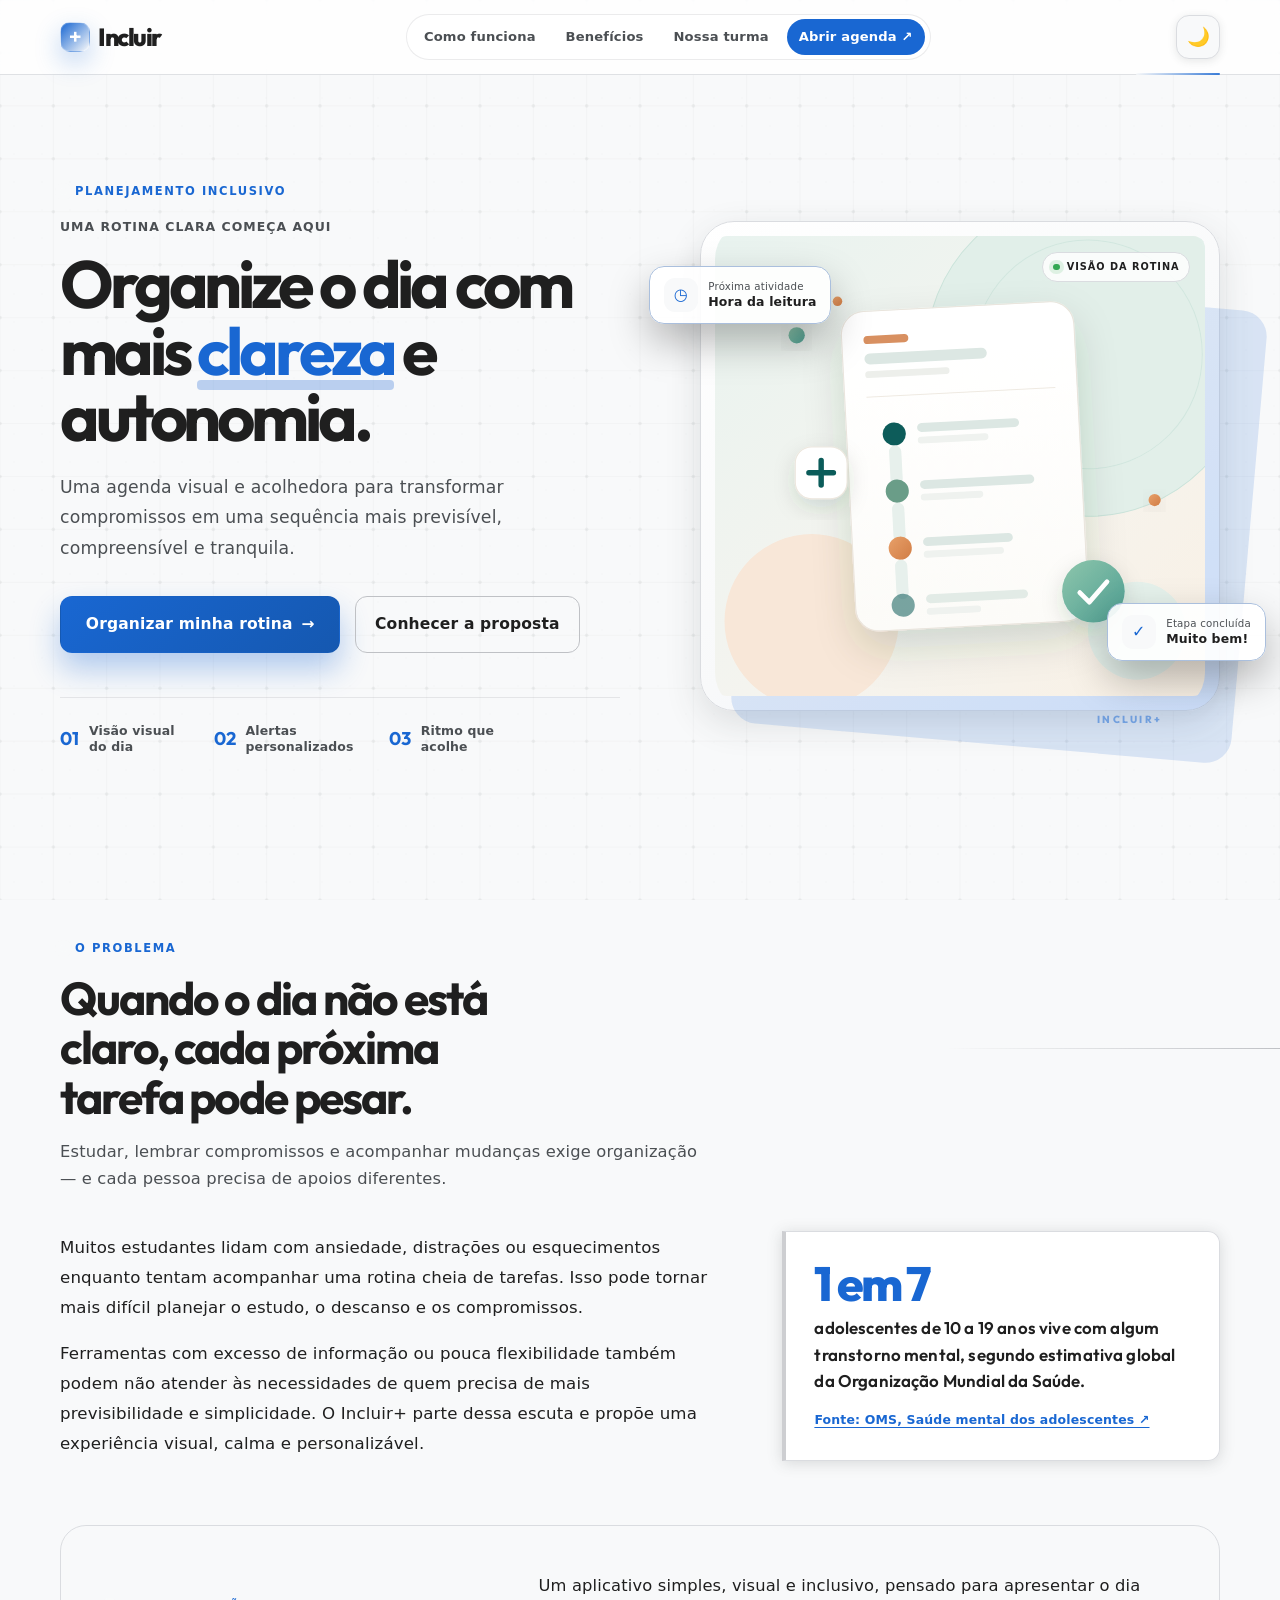
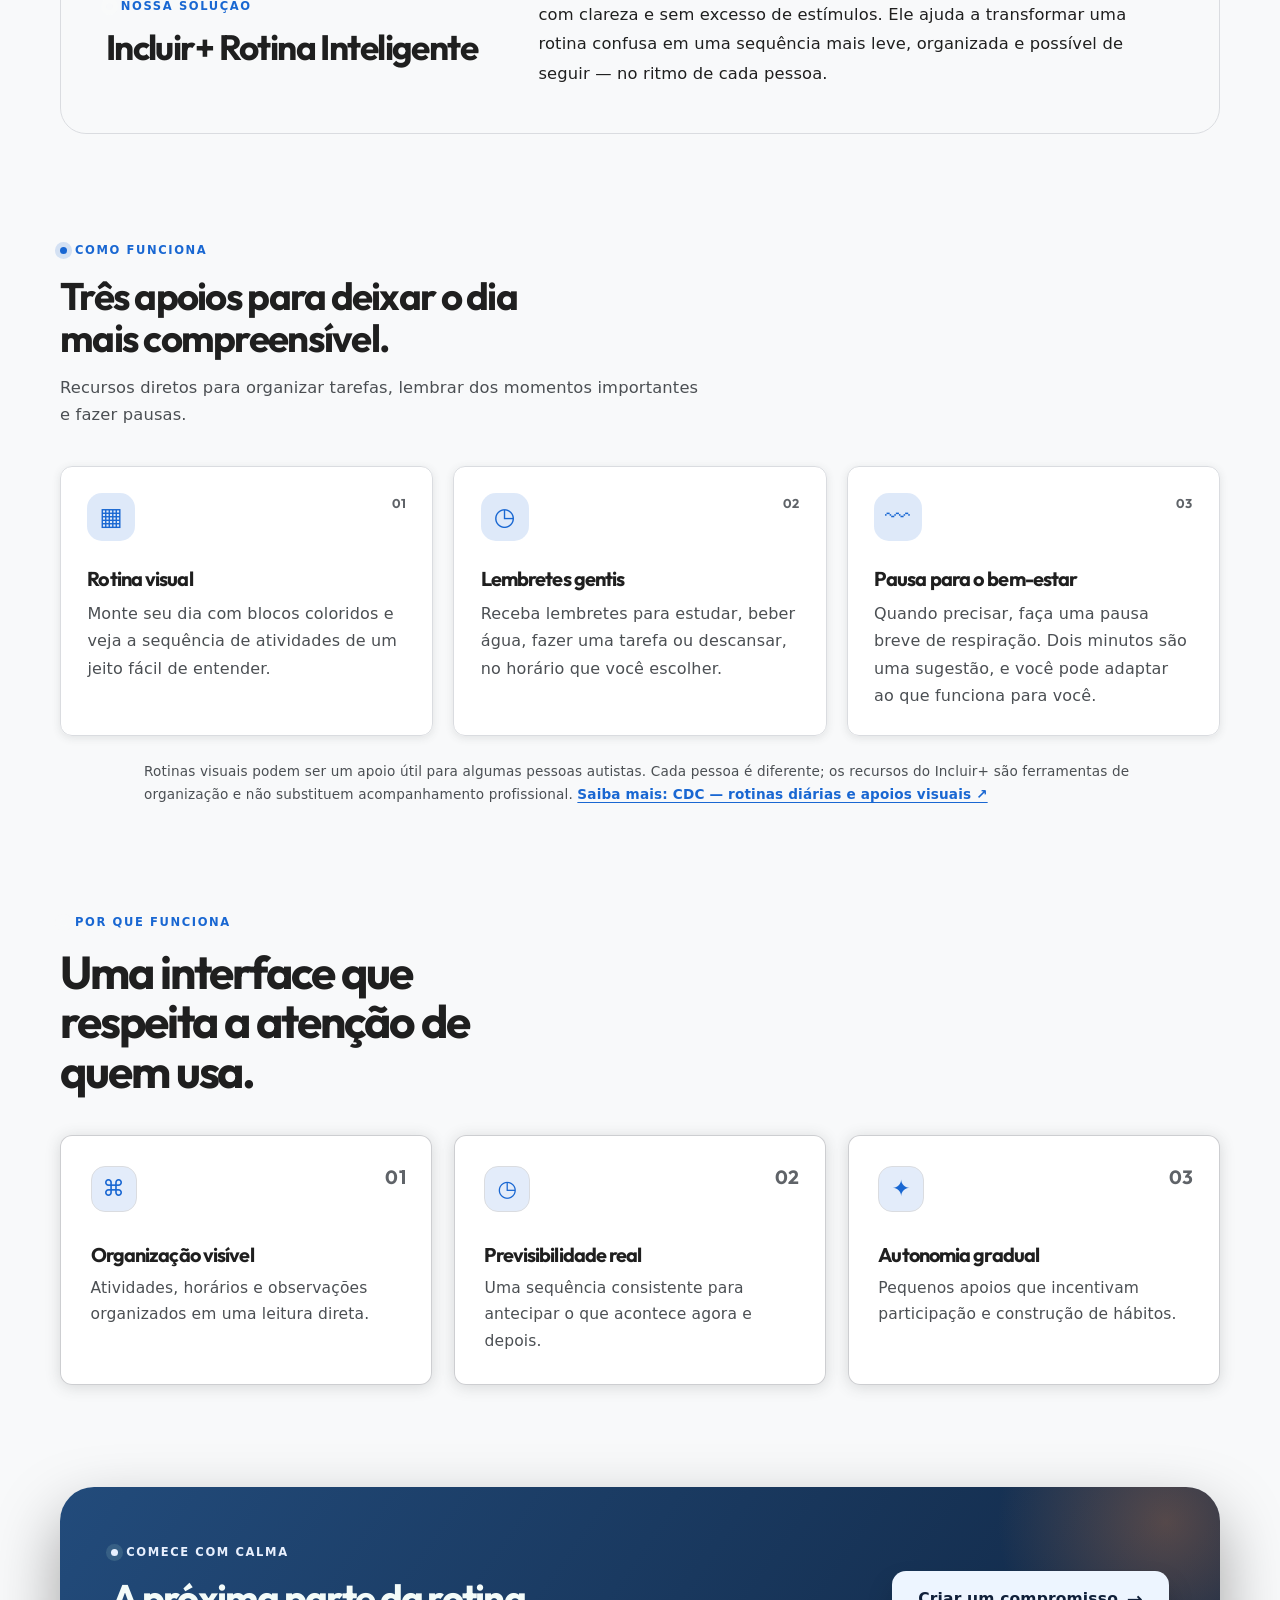
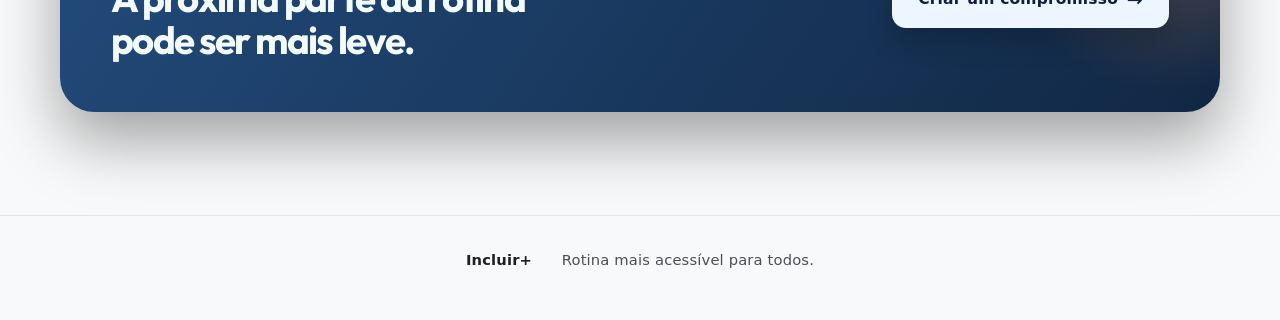
==== commit 32f9b1fe: "Add files via upload" ====
--- a/index.html
+++ b/index.html
@@ -8,9 +8,9 @@
       name="description"
       content="Incluir+ é uma agenda virtual inclusiva para organizar rotina, atividades e compromissos de forma simples e acessível."
     />
-    <link rel="preconnect" href="https://fonts.googleapis.com" />
-    <link rel="preconnect" href="https://fonts.gstatic.com" crossorigin />
-    <link href="https://fonts.googleapis.com/css2?family=DM+Sans:opsz,wght@9..40,400;9..40,500;9..40,600;9..40,700&family=Outfit:wght@500;600;700;800&display=swap" rel="stylesheet" />
+    <link rel="preconnect" href="https://fonts.googleapis.com" />
+    <link rel="preconnect" href="https://fonts.gstatic.com" crossorigin />
+    <link href="https://fonts.googleapis.com/css2?family=DM+Sans:opsz,wght@9..40,400;9..40,500;9..40,600;9..40,700&family=Outfit:wght@500;600;700;800&display=swap" rel="stylesheet" />
     <link rel="stylesheet" href="style.css" />
     <link rel="icon" href="data:image/svg+xml,%3Csvg xmlns='http://www.w3.org/2000/svg' viewBox='0 0 32 32'%3E%3Crect width='32' height='32' rx='9' fill='%230f5c5a'/%3E%3Cpath d='M16 8v16M8 16h16' stroke='white' stroke-width='3.4' stroke-linecap='round'/%3E%3C/svg%3E" />
     <script src="theme.js" defer></script>
@@ -25,6 +25,7 @@
         <nav class="menu" aria-label="Menu principal">
           <a href="#sobre">Como funciona</a>
           <a href="#beneficios">Benefícios</a>
+          <a href="turma.html">Nossa turma</a>
           <a class="nav-cta" href="agenda.html">Abrir agenda <span aria-hidden="true">↗</span></a>
         </nav>
         <button id="theme-toggle" class="theme-toggle" type="button" aria-label="Alternar tema">🌙</button>
@@ -57,9 +58,11 @@
             <div class="visual-label"><span></span> VISÃO DA ROTINA</div>
             <div class="floating-card floating-card-top"><span>◷</span><div><small>Próxima atividade</small><strong>Hora da leitura</strong></div></div>
             <div class="floating-card floating-card-bottom"><span>✓</span><div><small>Etapa concluída</small><strong>Muito bem!</strong></div></div>
-            <img
-              src="hero-illustration.svg"
-              alt="Ilustração de uma agenda visual com atividades organizadas ao longo do dia, representando rotina, clareza e acolhimento."
+            <img
+              src="hero-illustration.svg"
+              data-light-src="hero-illustration.svg"
+              data-dark-src="hero-illustration-dark.svg"
+              alt="Ilustração de uma agenda visual com atividades organizadas ao longo do dia, representando rotina, clareza e acolhimento."
               width="720"
               height="720"
             />
@@ -67,33 +70,34 @@
         </div>
       </section>
 
-      <section id="sobre" class="about">
-        <div class="container">
-          <div class="section-heading"><p class="eyebrow"><span></span> Sobre o Incluir+</p><h2>Planejar também é uma forma de cuidar.</h2><p class="section-intro">Uma ferramenta serena, pensada para tornar a rotina mais explícita sem perder humanidade.</p></div>
-          <div class="about-grid"><p>
-            O Incluir+ é uma agenda virtual inclusiva desenvolvida para auxiliar na
-            organização da rotina de crianças com TEA e outras deficiências. A
-            plataforma permite organizar horários, atividades e compromissos de forma
-            simples, visual e personalizada, contribuindo para uma rotina mais
-            previsível e para o desenvolvimento da autonomia.
-          </p><div class="about-highlight"><span>“</span><p>Mais previsibilidade para a rotina. Mais autonomia para quem vive cada momento.</p></div></div>
-        </div>
-      </section>
-
-      <section class="workflow" aria-labelledby="workflow-title">
-        <div class="container workflow-layout">
-          <div class="workflow-intro">
-            <p class="eyebrow"><span></span> Um fluxo simples</p>
-            <h2 id="workflow-title">Menos decisões de uma vez. Mais confiança para seguir.</h2>
-            <p>Da criação ao alerta, cada detalhe foi organizado para reduzir a sobrecarga e apoiar a independência.</p>
-          </div>
-          <ol class="steps">
-            <li><span>01</span><div><h3>Defina o momento</h3><p>Escolha a atividade, a data e o horário que fazem sentido para a rotina.</p></div></li>
-            <li><span>02</span><div><h3>Visualize com calma</h3><p>Apresente um compromisso por vez, com informações fáceis de reconhecer.</p></div></li>
-            <li><span>03</span><div><h3>Siga no seu ritmo</h3><p>Use alertas suaves e referências visuais para avançar com segurança.</p></div></li>
-          </ol>
-        </div>
-      </section>
+      <section id="problema" class="about">
+        <div class="container">
+          <div class="section-heading"><p class="eyebrow"><span></span> O problema</p><h2>Quando o dia não está claro, cada próxima tarefa pode pesar.</h2><p class="section-intro">Estudar, lembrar compromissos e acompanhar mudanças exige organização — e cada pessoa precisa de apoios diferentes.</p></div>
+          <div class="about-grid">
+            <div class="problem-copy">
+              <p>Muitos estudantes lidam com ansiedade, distrações ou esquecimentos enquanto tentam acompanhar uma rotina cheia de tarefas. Isso pode tornar mais difícil planejar o estudo, o descanso e os compromissos.</p>
+              <p>Ferramentas com excesso de informação ou pouca flexibilidade também podem não atender às necessidades de quem precisa de mais previsibilidade e simplicidade. O Incluir+ parte dessa escuta e propõe uma experiência visual, calma e personalizável.</p>
+            </div>
+            <aside class="about-highlight" aria-label="Dado sobre saúde mental na adolescência"><span class="stat-number">1 em 7</span><p>adolescentes de 10 a 19 anos vive com algum transtorno mental, segundo estimativa global da Organização Mundial da Saúde.</p><a href="https://www.who.int/news-room/fact-sheets/detail/adolescent-mental-health" target="_blank" rel="noopener noreferrer">Fonte: OMS, Saúde mental dos adolescentes ↗</a></aside>
+          </div>
+          <div class="solution-band">
+            <div><p class="eyebrow"><span></span> Nossa solução</p><h3>Incluir+ Rotina Inteligente</h3></div>
+            <p>Um aplicativo simples, visual e inclusivo, pensado para apresentar o dia com clareza e sem excesso de estímulos. Ele ajuda a transformar uma rotina confusa em uma sequência mais leve, organizada e possível de seguir — no ritmo de cada pessoa.</p>
+          </div>
+        </div>
+      </section>
+
+      <section id="sobre" class="workflow" aria-labelledby="workflow-title">
+        <div class="container">
+          <div class="section-heading"><p class="eyebrow"><span></span> Como funciona</p><h2 id="workflow-title">Três apoios para deixar o dia mais compreensível.</h2><p class="section-intro">Recursos diretos para organizar tarefas, lembrar dos momentos importantes e fazer pausas.</p></div>
+          <div class="how-cards">
+            <article class="how-card"><span class="how-icon" aria-hidden="true">▦</span><span class="how-number">01</span><h3>Rotina visual</h3><p>Monte seu dia com blocos coloridos e veja a sequência de atividades de um jeito fácil de entender.</p></article>
+            <article class="how-card"><span class="how-icon" aria-hidden="true">◷</span><span class="how-number">02</span><h3>Lembretes gentis</h3><p>Receba lembretes para estudar, beber água, fazer uma tarefa ou descansar, no horário que você escolher.</p></article>
+            <article class="how-card"><span class="how-icon" aria-hidden="true">〰</span><span class="how-number">03</span><h3>Pausa para o bem-estar</h3><p>Quando precisar, faça uma pausa breve de respiração. Dois minutos são uma sugestão, e você pode adaptar ao que funciona para você.</p></article>
+          </div>
+          <p class="evidence-note">Rotinas visuais podem ser um apoio útil para algumas pessoas autistas. Cada pessoa é diferente; os recursos do Incluir+ são ferramentas de organização e não substituem acompanhamento profissional. <a href="https://www.cdc.gov/autism/treatment/index.html" target="_blank" rel="noopener noreferrer">Saiba mais: CDC — rotinas diárias e apoios visuais ↗</a></p>
+        </div>
+      </section>
 
       <section id="beneficios" class="features">
         <div class="container">
@@ -130,8 +134,8 @@
     </main>
 
     <footer class="footer">
-      <div class="container">
-        <p><strong>Incluir+</strong> <span>•</span> Rotina mais acessível para todos.</p>
+      <div class="container">
+        <p><strong>Incluir+</strong> <span>•</span> Rotina mais acessível para todos.</p>
       </div>
     </footer>
   </body>
--- a/style.css
+++ b/style.css
@@ -62,8 +62,8 @@
   --toggle-text: var(--primary-dark);
 
   /* Alerts (overridable via JS) */
-  --alert-color: #cf7d47;
-  --alert-color-rgb: 207, 125, 71;
+  --alert-color: #d93025;
+  --alert-color-rgb: 217, 48, 37;
 
   /* Rhythm */
   --radius-sm: 12px;
@@ -75,126 +75,46 @@
   color-scheme: light;
 }
 
-body.dark-theme {
-  --bg: #071513;
-  --surface: #0c1d1b;
-  --surface-strong: #122725;
-  --surface-soft: #143230;
-  --surface-tint: #12211f;
-  --overlay: rgba(8, 22, 20, 0.7);
-  --theme-gradient: linear-gradient(160deg, #071513 0%, #0a1c1a 55%, #0b1f1d 100%);
-
-  --primary: #7ed0c4;
-  --primary-600: #9adcd1;
-  --primary-dark: #d8f4ee;
-  --secondary: #8ecdbd;
-  --secondary-soft: #2c4f49;
-  --accent: #e9a86f;
-  --accent-soft: #3a2c22;
-  --accent-warm: #f0bd8c;
-  --danger: #f09a94;
-  --danger-soft: rgba(240, 154, 148, 0.14);
-
-  --text: #e9f5f2;
-  --muted: #a6bab5;
-  --muted-soft: #7f938e;
-  --on-primary: #06211f;
-
-  --border: rgba(126, 208, 196, 0.16);
-  --border-strong: rgba(126, 208, 196, 0.28);
-  --hairline: rgba(233, 245, 242, 0.09);
-  --shadow-sm: 0 2px 8px rgba(0, 0, 0, 0.3);
-  --shadow: 0 22px 54px rgba(0, 0, 0, 0.42);
-  --shadow-lg: 0 34px 70px rgba(0, 0, 0, 0.5);
-
-  --toggle-bg: #16302d;
-  --toggle-text: var(--primary-dark);
-
-  --surface-tint: #f4f1ea;
-  --overlay: rgba(255, 255, 255, 0.72);
-  --theme-gradient: linear-gradient(160deg, #fbfaf7 0%, #f4f5f0 52%, #eef5f1 100%);
-
-  /* Brand */
-  --primary: #0f5c5a;
-  --primary-600: #14706c;
-  --primary-dark: #0a3f3d;
-  --secondary: #4f9d92;
-  --secondary-soft: #a9d6cb;
-  --accent: #cf7d47;
-  --accent-soft: #f6e7d8;
-  --accent-warm: #e6a06b;
-  --danger: #b8534f;
-  --danger-soft: rgba(184, 83, 79, 0.1);
-
-  /* Text */
-  --text: #16211f;
-  --muted: #5f6b68;
-  --muted-soft: #8b938f;
-  --on-primary: #f4fbf9;
-
-  /* Lines & depth */
-  --border: rgba(15, 92, 90, 0.12);
-  --border-strong: rgba(15, 92, 90, 0.2);
-  --hairline: rgba(20, 32, 31, 0.08);
-  --shadow-sm: 0 2px 8px rgba(16, 45, 42, 0.05);
-  --shadow: 0 20px 50px rgba(16, 45, 42, 0.09);
-  --shadow-lg: 0 34px 70px rgba(16, 45, 42, 0.14);
-
-  /* Controls */
-  --toggle-bg: #eceee9;
-  --toggle-text: var(--primary-dark);
-
-  /* Alerts (overridable via JS) */
-  --alert-color: #cf7d47;
-  --alert-color-rgb: 207, 125, 71;
-
-  /* Rhythm */
-  --radius-sm: 12px;
-  --radius: 18px;
-  --radius-lg: 26px;
-  --radius-xl: 34px;
-  --section-y: clamp(3.5rem, 8vw, 7rem);
-
-  color-scheme: light;
-}
-
-body.dark-theme {
-  --bg: #071513;
-  --surface: #0c1d1b;
-  --surface-strong: #122725;
-  --surface-soft: #143230;
-  --surface-tint: #12211f;
-  --overlay: rgba(8, 22, 20, 0.7);
-  --theme-gradient: linear-gradient(160deg, #071513 0%, #0a1c1a 55%, #0b1f1d 100%);
-
-  --primary: #7ed0c4;
-  --primary-600: #9adcd1;
-  --primary-dark: #d8f4ee;
-  --secondary: #8ecdbd;
-  --secondary-soft: #2c4f49;
-  --accent: #e9a86f;
-  --accent-soft: #3a2c22;
-  --accent-warm: #f0bd8c;
-  --danger: #f09a94;
-  --danger-soft: rgba(240, 154, 148, 0.14);
-
-  --text: #e9f5f2;
-  --muted: #a6bab5;
-  --muted-soft: #7f938e;
-  --on-primary: #06211f;
-
-  --border: rgba(126, 208, 196, 0.16);
-  --border-strong: rgba(126, 208, 196, 0.28);
-  --hairline: rgba(233, 245, 242, 0.09);
-  --shadow-sm: 0 2px 8px rgba(0, 0, 0, 0.3);
-  --shadow: 0 22px 54px rgba(0, 0, 0, 0.42);
-  --shadow-lg: 0 34px 70px rgba(0, 0, 0, 0.5);
-
-  --toggle-bg: #16302d;
-  --toggle-text: var(--primary-dark);
-
-  color-scheme: dark;
-}
+body.dark-theme {
+  --bg: #09090b;
+  --surface: #101013;
+  --surface-strong: #17171b;
+  --surface-soft: #17171b;
+  --surface-tint: #1c1c21;
+  --overlay: rgba(9, 9, 11, 0.78);
+  --theme-gradient: linear-gradient(160deg, #09090b 0%, #101013 55%, #09090b 100%);
+
+  --primary: #7a7a7a;
+  --primary-600: #a1a1aa;
+  --primary-dark: #fafafa;
+  --secondary: #17171b;
+  --secondary-soft: #1c1c21;
+  --accent: #e3af35;
+  --accent-soft: rgba(227, 175, 53, 0.14);
+  --accent-warm: #c2820a;
+  --danger: oklch(0.704 0.191 22.216);
+  --danger-soft: rgba(239, 68, 68, 0.14);
+
+  --text: #fafafa;
+  --muted: #a1a1aa;
+  --muted-soft: #71717a;
+  --on-primary: #09090b;
+
+  --border: rgba(255, 255, 255, 0.08);
+  --border-strong: rgba(255, 255, 255, 0.14);
+  --hairline: rgba(255, 255, 255, 0.08);
+  --shadow-sm: 0 2px 8px rgba(0, 0, 0, 0.3);
+  --shadow: 0 22px 54px rgba(0, 0, 0, 0.42);
+  --shadow-lg: 0 34px 70px rgba(0, 0, 0, 0.5);
+
+  --toggle-bg: #17171b;
+  --toggle-text: #e3af35;
+  --ring: #e3af35;
+  --alert-color: #e3af35;
+  --alert-color-rgb: 227, 175, 53;
+
+  color-scheme: dark;
+}
 
 /* --------------------------------------------------------------------------
    2. Reset & base
@@ -236,29 +156,7 @@
   pointer-events: none;
 }
 
-/* Keep the text that sits directly on the dark grid legible in light mode. */
-body:not(.dark-theme) .brand,
-body:not(.dark-theme) .menu a,
-body:not(.dark-theme) .menu a:hover,
-body:not(.dark-theme) .hero h1,
-body:not(.dark-theme) .hero-kicker,
-body:not(.dark-theme) .hero .lead,
-body:not(.dark-theme) .hero .trust-line span,
-body:not(.dark-theme) .about > .container > .section-heading h2,
-body:not(.dark-theme) .about-grid > p,
-body:not(.dark-theme) .features > .container > .section-heading h2,
-body:not(.dark-theme) .footer,
-body:not(.dark-theme) .footer strong {
-  color: #eef7f5;
-}
-
-body:not(.dark-theme) .hero .eyebrow,
-body:not(.dark-theme) .about > .container > .section-heading .eyebrow,
-body:not(.dark-theme) .features > .container > .section-heading .eyebrow {
-  color: #8ed8cf;
-}
-
-body > * {
+body > * {
   position: relative;
   z-index: 1;
 }
@@ -1079,10 +977,19 @@
   color: var(--text);
 }
 
-.footer span {
-  padding: 0 0.35rem;
-  color: var(--secondary);
-}
+.footer span {
+  padding: 0 0.35rem;
+  color: var(--secondary);
+}
+
+.footer a {
+  display: inline-block;
+  margin-left: 0.5rem;
+  color: var(--primary);
+  font-size: 0.82rem;
+  font-weight: 700;
+  text-underline-offset: 3px;
+}
 
 /* --------------------------------------------------------------------------
    13. Agenda page
@@ -1472,8 +1379,61 @@
   font-weight: 700;
 }
 
-.time-field input[type="time"] {
-  min-height: 3.1rem;
+.time-label {
+  color: var(--text);
+  font-size: 0.9rem;
+  font-weight: 700;
+}
+
+.time-entry {
+  display: inline-flex;
+  align-items: center;
+  gap: 0.2rem;
+  width: fit-content;
+  min-width: 11.5rem;
+  padding: 0.45rem 0.8rem;
+  border: 1px solid var(--border-strong);
+  border-radius: 14px;
+  background: var(--surface);
+  box-shadow: var(--shadow-sm);
+  transition: border-color 0.2s ease, box-shadow 0.2s ease;
+}
+
+.time-entry:focus-within {
+  border-color: var(--primary);
+  box-shadow: 0 0 0 4px color-mix(in srgb, var(--primary) 15%, transparent);
+}
+
+.time-entry .time-part-input {
+  width: 3.8rem;
+  min-height: 3.3rem;
+  padding: 0.35rem;
+  border: 0;
+  border-radius: 8px;
+  background: transparent;
+  box-shadow: none;
+  color: var(--text);
+  font-family: ui-monospace, SFMono-Regular, Menlo, Consolas, monospace;
+  font-size: 1.65rem;
+  font-weight: 700;
+  text-align: center;
+}
+
+.time-entry .time-part-input:focus {
+  outline: none;
+  box-shadow: none;
+}
+
+.time-entry .time-part-input::placeholder {
+  color: var(--muted-soft);
+  opacity: 0.75;
+}
+
+.time-separator {
+  color: var(--primary);
+  font-family: ui-monospace, SFMono-Regular, Menlo, Consolas, monospace;
+  font-size: 1.65rem;
+  font-weight: 700;
 }
 
 label {
@@ -1499,16 +1459,23 @@
   color: var(--muted-soft);
 }
 
-input:focus,
-select:focus,
-textarea:focus {
-  outline: none;
-  border-color: var(--primary);
-  box-shadow: 0 0 0 4px color-mix(in srgb, var(--primary) 15%, transparent);
-}
-
-body.dark-theme select,
-body.dark-theme input[type="time"] {
+input:focus,
+select:focus,
+textarea:focus {
+  outline: none;
+  border-color: var(--primary);
+  box-shadow: 0 0 0 4px color-mix(in srgb, var(--primary) 15%, transparent);
+}
+
+body.dark-theme input:focus,
+body.dark-theme select:focus,
+body.dark-theme textarea:focus,
+body.dark-theme .time-entry:focus-within {
+  border-color: var(--ring);
+  box-shadow: 0 0 0 4px color-mix(in srgb, var(--ring) 22%, transparent);
+}
+
+body.dark-theme select {
   color-scheme: dark;
 }
 
@@ -1658,7 +1625,7 @@
   box-shadow: 0 22px 34px color-mix(in srgb, var(--primary) 40%, transparent);
 }
 
-.dismiss-alarm-btn {
+.dismiss-alarm-btn {
   position: fixed;
   right: 1.35rem;
   bottom: 5.4rem;
@@ -1671,8 +1638,12 @@
   font-weight: 800;
   cursor: pointer;
   box-shadow: 0 18px 30px rgba(var(--alert-color-rgb), 0.3);
-  transition: transform 0.2s ease, box-shadow 0.2s ease;
-}
+  transition: transform 0.2s ease, box-shadow 0.2s ease;
+}
+
+body:not(.dark-theme) .dismiss-alarm-btn {
+  background: linear-gradient(135deg, var(--alert-color), color-mix(in srgb, var(--alert-color) 78%, var(--text)));
+}
 
 .dismiss-alarm-btn:hover {
   transform: translateY(-2px);
@@ -1829,68 +1800,89 @@
    18. Kinetic grid palette
    -------------------------------------------------------------------------- */
 :root {
-  --bg: #101824;
-  --surface: rgba(21, 31, 48, 0.94);
-  --surface-strong: #1b2940;
-  --surface-soft: #182b44;
-  --surface-tint: #152238;
-  --overlay: rgba(16, 24, 36, 0.78);
-  --theme-gradient: #101824;
-  --primary: #6aaeff;
-  --primary-600: #8ac0ff;
-  --primary-dark: #dcecff;
-  --secondary: #8dbdff;
-  --secondary-soft: #28466d;
-  --accent: #f2ae70;
-  --accent-soft: #432f29;
-  --accent-warm: #ffc18b;
-  --danger: #ff9995;
-  --danger-soft: rgba(255, 153, 149, 0.14);
-  --text: #edf5ff;
-  --muted: #b4c3d7;
-  --muted-soft: #7e91aa;
-  --on-primary: #edf5ff;
-  --border: rgba(157, 194, 255, 0.18);
-  --border-strong: rgba(157, 194, 255, 0.34);
-  --hairline: rgba(218, 235, 255, 0.12);
-  --shadow-sm: 0 3px 12px rgba(0, 0, 0, 0.22);
-  --shadow: 0 22px 54px rgba(0, 0, 0, 0.34);
-  --shadow-lg: 0 34px 72px rgba(0, 0, 0, 0.44);
-  --toggle-bg: #1a2a40;
-  --toggle-text: #edf5ff;
-  color-scheme: dark;
+  --bg: #f8f9fa;
+  --surface: #ffffff;
+  --surface-strong: #f8f9fa;
+  --surface-soft: #f8f9fa;
+  --surface-tint: #e8f0fe;
+  --overlay: rgba(255, 255, 255, 0.86);
+  --theme-gradient: #f8f9fa;
+  --primary: #1967d2;
+  --primary-600: #1558b0;
+  --primary-dark: #3c4043;
+  --secondary: #f8f9fa;
+  --secondary-soft: #e8f0fe;
+  --accent: #1967d2;
+  --accent-soft: #e8f0fe;
+  --accent-warm: #34a853;
+  --danger: #d93025;
+  --danger-soft: rgba(217, 48, 37, 0.1);
+  --text: #1f1f1f;
+  --muted: #4b4f53;
+  --muted-soft: #5f6368;
+  --on-primary: #ffffff;
+  --border: #dadce0;
+  --border-strong: #bfc1c5;
+  --hairline: rgba(60, 64, 67, 0.1);
+  --shadow-sm: 0 2px 8px rgba(60, 64, 67, 0.12);
+  --shadow: 0 2px 15px rgba(60, 64, 67, 0.18);
+  --shadow-lg: 0 8px 28px rgba(60, 64, 67, 0.18);
+  --toggle-bg: #f8f9fa;
+  --toggle-text: #3c4043;
+  --ring: #1a73e8;
+  --radius: 0.75rem;
+  --font-sans: "Google Sans", Roboto, Inter, system-ui, sans-serif;
+  --font-serif: "Roboto Serif", Georgia, serif;
+  --font-mono: "Roboto Mono", "SFMono-Regular", monospace;
+  --letter-spacing: 0.01em;
+  --spacing: 0.25rem;
+  color-scheme: light;
+}
+
+body:not(.dark-theme) {
+  font-family: var(--font-sans);
+  letter-spacing: var(--letter-spacing);
+}
+
+body:not(.dark-theme) .hero-visual {
+  border-color: #dadce0;
+  background: linear-gradient(145deg, #ffffff 0%, #f8f9fa 56%, #e8f0fe 100%);
 }
 
 body.dark-theme {
-  --bg: #071513;
-  --surface: rgba(12, 29, 27, 0.94);
-  --surface-strong: #112725;
-  --surface-soft: #143230;
-  --surface-tint: #102421;
-  --overlay: rgba(7, 21, 19, 0.8);
-  --theme-gradient: #071513;
-  --primary: #7ed0c4;
-  --primary-600: #9adcd1;
-  --primary-dark: #d8f4ee;
-  --secondary: #8ecdbd;
-  --secondary-soft: #294f49;
-  --accent: #e9a86f;
-  --accent-soft: #3b2d22;
-  --accent-warm: #f0bd8c;
-  --danger: #f09a94;
-  --danger-soft: rgba(240, 154, 148, 0.14);
-  --text: #e9f5f2;
-  --muted: #a6bab5;
-  --muted-soft: #7f938e;
-  --on-primary: #e9f5f2;
-  --border: rgba(126, 208, 196, 0.18);
-  --border-strong: rgba(126, 208, 196, 0.32);
-  --hairline: rgba(233, 245, 242, 0.1);
+  --bg: #09090b;
+  --surface: rgba(16, 16, 19, 0.96);
+  --surface-strong: #17171b;
+  --surface-soft: #17171b;
+  --surface-tint: #1c1c21;
+  --overlay: rgba(9, 9, 11, 0.82);
+  --theme-gradient: #09090b;
+  --primary: #7a7a7a;
+  --primary-600: #a1a1aa;
+  --primary-dark: #fafafa;
+  --secondary: #17171b;
+  --secondary-soft: #1c1c21;
+  --accent: #e3af35;
+  --accent-soft: rgba(227, 175, 53, 0.14);
+  --accent-warm: #c2820a;
+  --danger: oklch(0.704 0.191 22.216);
+  --danger-soft: rgba(239, 68, 68, 0.14);
+  --text: #fafafa;
+  --muted: #a1a1aa;
+  --muted-soft: #71717a;
+  --on-primary: #09090b;
+  --border: rgba(255, 255, 255, 0.08);
+  --border-strong: rgba(255, 255, 255, 0.14);
+  --hairline: rgba(255, 255, 255, 0.08);
   --shadow-sm: 0 3px 12px rgba(0, 0, 0, 0.3);
   --shadow: 0 22px 54px rgba(0, 0, 0, 0.44);
   --shadow-lg: 0 34px 72px rgba(0, 0, 0, 0.56);
-  --toggle-bg: #16302d;
-  --toggle-text: #e9f5f2;
+  --toggle-bg: #17171b;
+  --toggle-text: #e3af35;
+  --ring: #e3af35;
+  --alert-color: #e3af35;
+  --alert-color-rgb: 227, 175, 53;
+  color-scheme: dark;
 }
 
 .hero-visual {
@@ -1912,7 +1904,21 @@
 }
 
 body.dark-theme .hero-visual {
-  background: linear-gradient(145deg, #153631 0%, #0c211f 52%, #2b241f 100%);
+  background: linear-gradient(145deg, #17171b 0%, #101013 54%, #1c1c21 100%);
+}
+
+body.dark-theme .hero-visual::before {
+  background: #e3af35;
+  opacity: 0.1;
+}
+
+body.dark-theme .hero-visual::after {
+  color: #e3af35;
+}
+
+body.dark-theme .visual-label span {
+  background: #e3af35;
+  box-shadow: 0 0 0 4px rgba(227, 175, 53, 0.16);
 }
 
 body.dark-theme .workflow-layout {
@@ -1920,12 +1926,32 @@
 }
 
 body.dark-theme .cta-panel {
-  background: linear-gradient(125deg, #1b4e48, #092421);
+  border: 1px solid rgba(227, 175, 53, 0.2);
+  background: linear-gradient(125deg, #17171b 0%, #101013 58%, #1c1c21 100%);
+  box-shadow: 0 24px 60px rgba(0, 0, 0, 0.42), inset 0 1px rgba(255, 255, 255, 0.04);
+}
+
+body.dark-theme .cta-panel::before {
+  background: radial-gradient(circle, rgba(227, 175, 53, 0.16), transparent 70%);
+}
+
+body.dark-theme .cta-panel .eyebrow {
+  color: #e3af35;
+}
+
+body.dark-theme .cta-panel .eyebrow span {
+  background: #e3af35;
+  box-shadow: 0 0 0 5px rgba(227, 175, 53, 0.14);
+}
+
+body.dark-theme .cta-panel h2 {
+  color: #fafafa;
 }
 
 body.dark-theme .btn-light {
-  background: #e9f5f2;
-  color: #092421;
+  border-color: #e3af35;
+  background: #e3af35;
+  color: #09090b;
 }
 
 /* --------------------------------------------------------------------------
@@ -2052,6 +2078,17 @@
   box-shadow: 0 32px 90px rgba(0, 0, 0, 0.38);
 }
 
+body:not(.dark-theme) .hero-visual {
+  border-color: #dadce0;
+  background: linear-gradient(145deg, #ffffff 0%, #f8f9fa 56%, #e8f0fe 100%);
+  box-shadow: 0 12px 36px rgba(60, 64, 67, 0.14);
+}
+
+body.dark-theme .hero-visual {
+  border-color: rgba(227, 175, 53, 0.22);
+  box-shadow: 0 30px 80px rgba(0, 0, 0, 0.55), 0 12px 36px rgba(227, 175, 53, 0.06);
+}
+
 .visual-label {
   position: absolute;
   z-index: 4;
@@ -2074,8 +2111,8 @@
   width: 0.42rem;
   height: 0.42rem;
   border-radius: 50%;
-  background: #6de0c9;
-  box-shadow: 0 0 0 4px rgba(109, 224, 201, 0.16);
+  background: #34a853;
+  box-shadow: 0 0 0 4px rgba(52, 168, 83, 0.14);
 }
 
 .floating-card {
@@ -2187,3 +2224,95 @@
     right: 1rem;
   }
 }
+
+/* Home: problem, solution and practical steps */
+.problem-copy p {
+  margin: 0 0 1rem;
+  color: var(--muted);
+  font-size: 1.04rem;
+  line-height: 1.8;
+}
+.problem-copy p:last-child { margin-bottom: 0; }
+.about-highlight .stat-number {
+  height: auto;
+  color: var(--primary);
+  font-family: "Outfit", sans-serif;
+  font-size: clamp(2rem, 4vw, 3rem);
+  font-weight: 800;
+  line-height: 1;
+  letter-spacing: -0.06em;
+}
+.about-highlight > a {
+  display: inline-block;
+  margin-top: 1rem;
+  color: var(--primary);
+  font-size: 0.78rem;
+  font-weight: 700;
+  text-underline-offset: 3px;
+}
+.solution-band {
+  display: grid;
+  grid-template-columns: minmax(220px, 0.75fr) 1.25fr;
+  gap: clamp(1.5rem, 4vw, 4rem);
+  align-items: center;
+  margin-top: clamp(2.5rem, 5vw, 4.5rem);
+  padding: clamp(1.5rem, 3.5vw, 2.8rem);
+  border: 1px solid var(--border);
+  border-radius: var(--radius-lg);
+  background: color-mix(in srgb, var(--surface-soft) 85%, transparent);
+}
+.solution-band h3 { font-size: clamp(1.55rem, 2.8vw, 2.2rem); }
+.solution-band > p { margin: 0; color: var(--muted); font-size: 1.02rem; line-height: 1.8; }
+.solution-band .eyebrow { margin-bottom: 0.75rem; }
+body:not(.dark-theme) .solution-band h3,
+body:not(.dark-theme) .solution-band > p,
+body:not(.dark-theme) .problem-copy p { color: var(--text); }
+body:not(.dark-theme) .solution-band .eyebrow { color: var(--primary); }
+
+.workflow { padding: var(--section-y) 0; }
+.workflow .section-heading { margin-bottom: 2.3rem; }
+.workflow .section-heading h2 { max-width: 18ch; }
+.how-cards { display: grid; grid-template-columns: repeat(3, minmax(0, 1fr)); gap: 1.25rem; }
+.how-card {
+  position: relative;
+  min-height: 255px;
+  padding: 1.65rem;
+  border: 1px solid var(--border);
+  border-radius: var(--radius);
+  background: color-mix(in srgb, var(--surface) 92%, transparent);
+  box-shadow: var(--shadow-sm);
+  transition: transform 0.25s ease, box-shadow 0.25s ease;
+}
+.how-card:hover { transform: translateY(-5px); box-shadow: var(--shadow); }
+.how-icon {
+  display: grid;
+  place-items: center;
+  width: 48px;
+  height: 48px;
+  margin-bottom: 1.7rem;
+  border-radius: 15px;
+  background: color-mix(in srgb, var(--primary) 14%, transparent);
+  color: var(--primary);
+  font-size: 1.55rem;
+}
+.how-number { position: absolute; top: 1.75rem; right: 1.65rem; color: var(--muted-soft); font: 700 0.8rem "Outfit", sans-serif; }
+.how-card h3 { margin-bottom: 0.65rem; font-size: 1.25rem; }
+.how-card p { margin: 0; color: var(--muted); line-height: 1.7; }
+.evidence-note { max-width: 62rem; margin: 1.5rem auto 0; color: var(--muted); font-size: 0.85rem; line-height: 1.65; }
+.evidence-note a { color: var(--primary); font-weight: 700; text-underline-offset: 3px; }
+body:not(.dark-theme) .workflow .section-heading h2 { color: var(--text); }
+body:not(.dark-theme) .workflow .section-heading .eyebrow { color: var(--primary); }
+body:not(.dark-theme) .workflow .section-heading .eyebrow span {
+  background: var(--primary);
+  box-shadow: 0 0 0 5px color-mix(in srgb, var(--primary) 16%, transparent);
+}
+body:not(.dark-theme) .feature-number { color: #5f6368; }
+body:not(.dark-theme) .menu .nav-cta,
+body:not(.dark-theme) .skip-link { color: #ffffff; }
+@media (max-width: 900px) {
+  .how-cards { grid-template-columns: 1fr; }
+  .how-card { min-height: 0; }
+}
+@media (max-width: 620px) {
+  .solution-band { grid-template-columns: 1fr; gap: 0.8rem; }
+}
